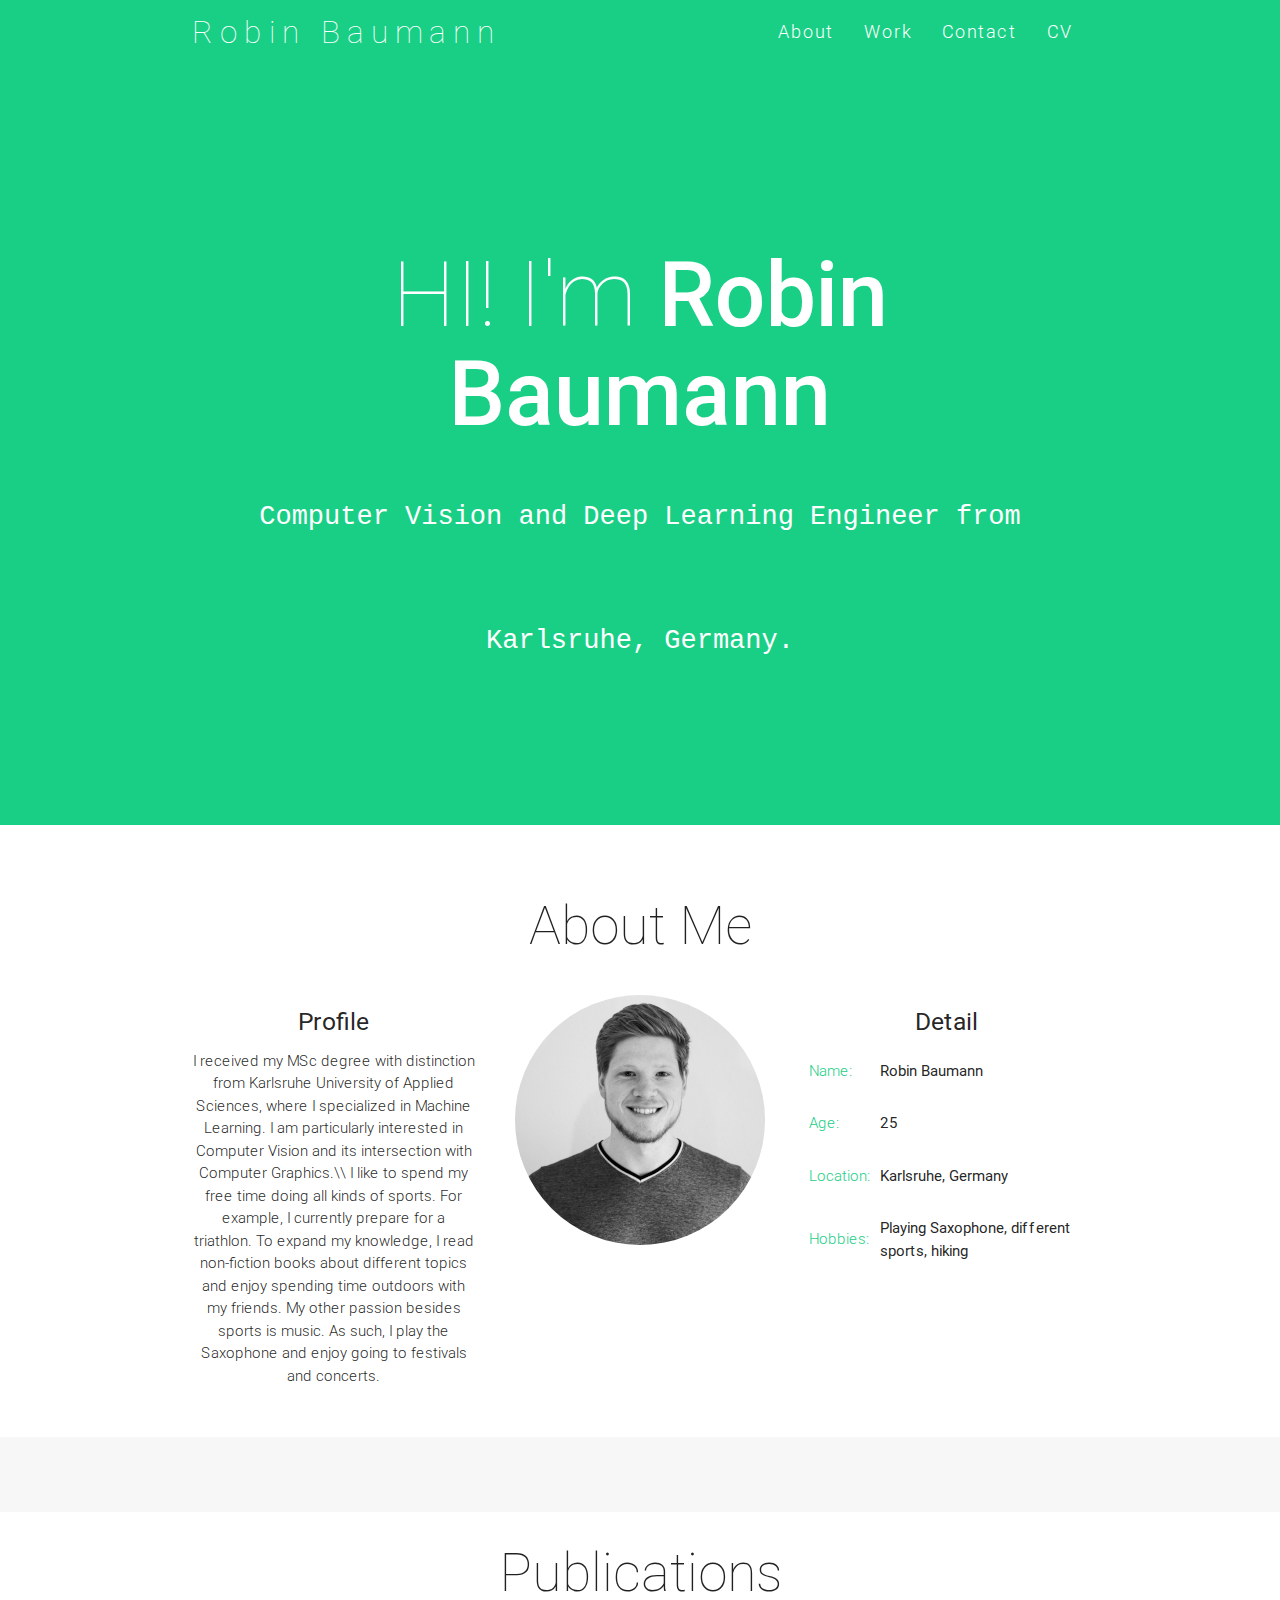
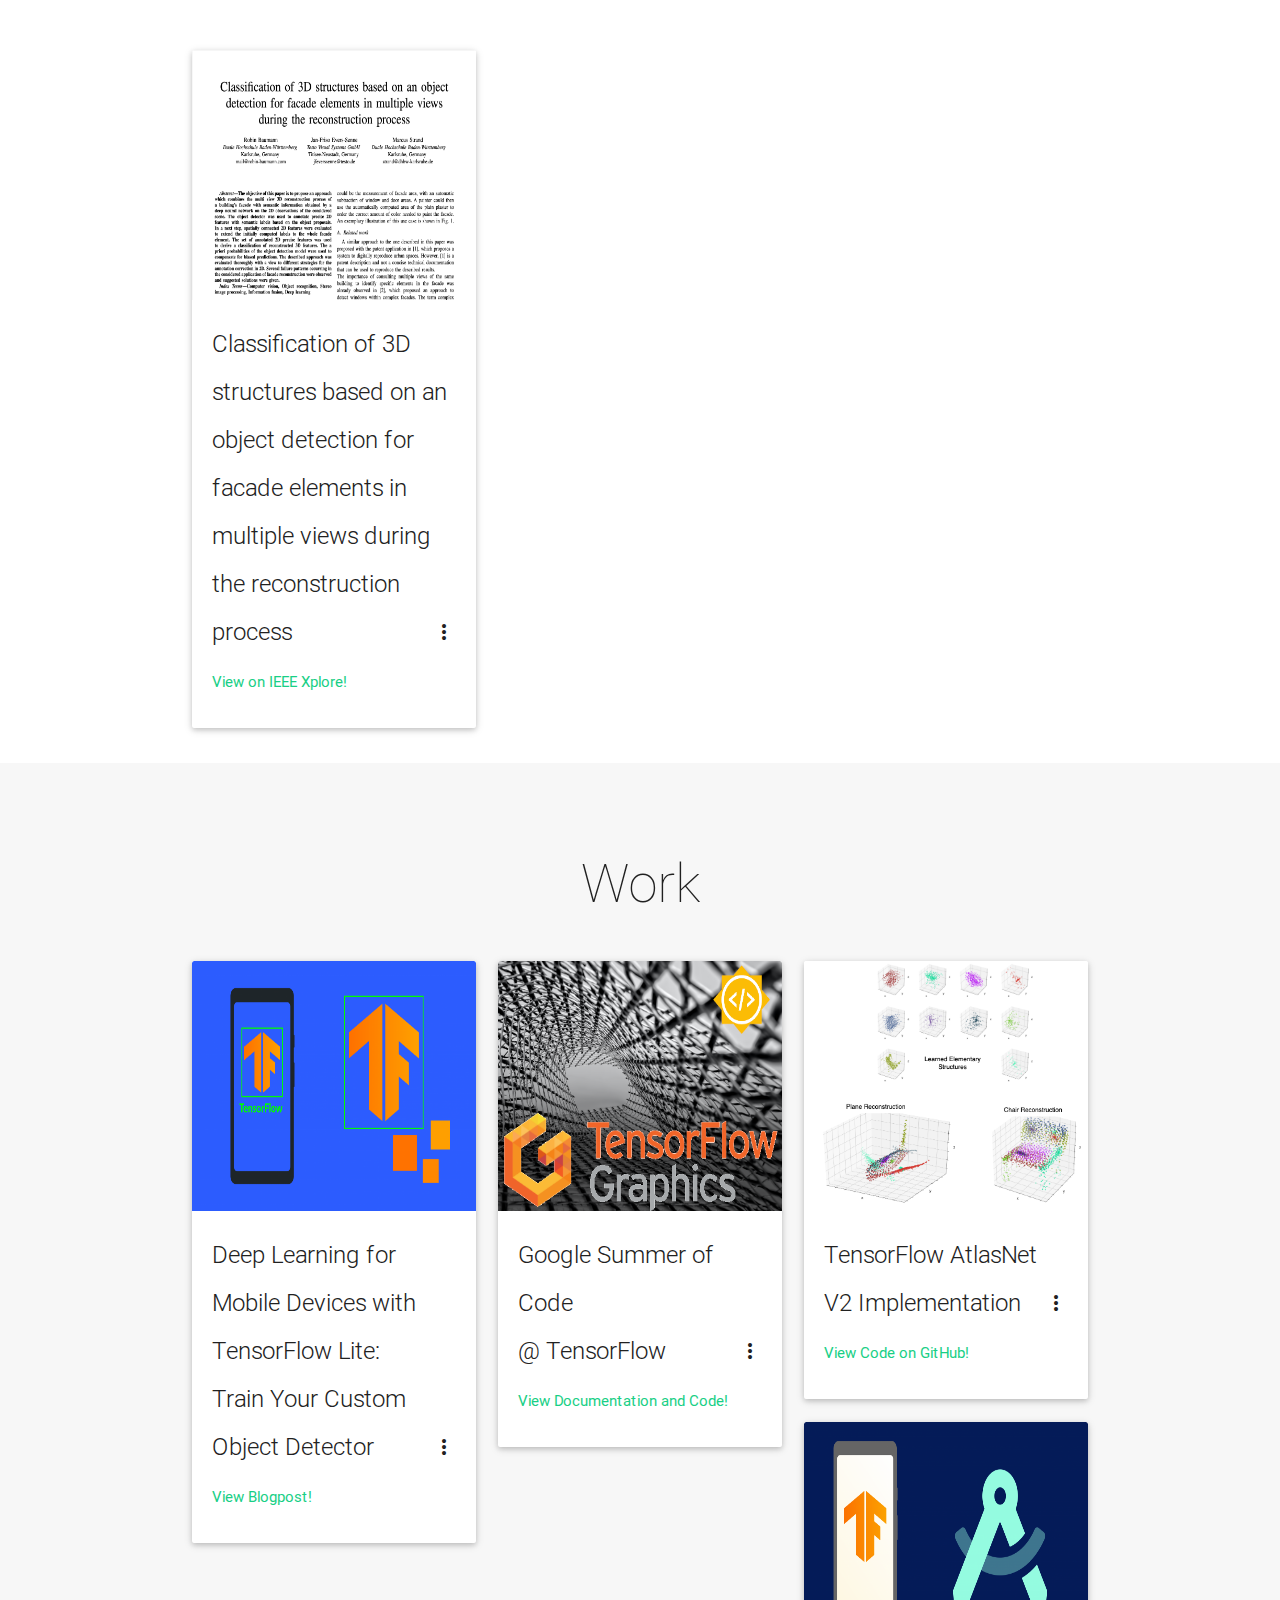
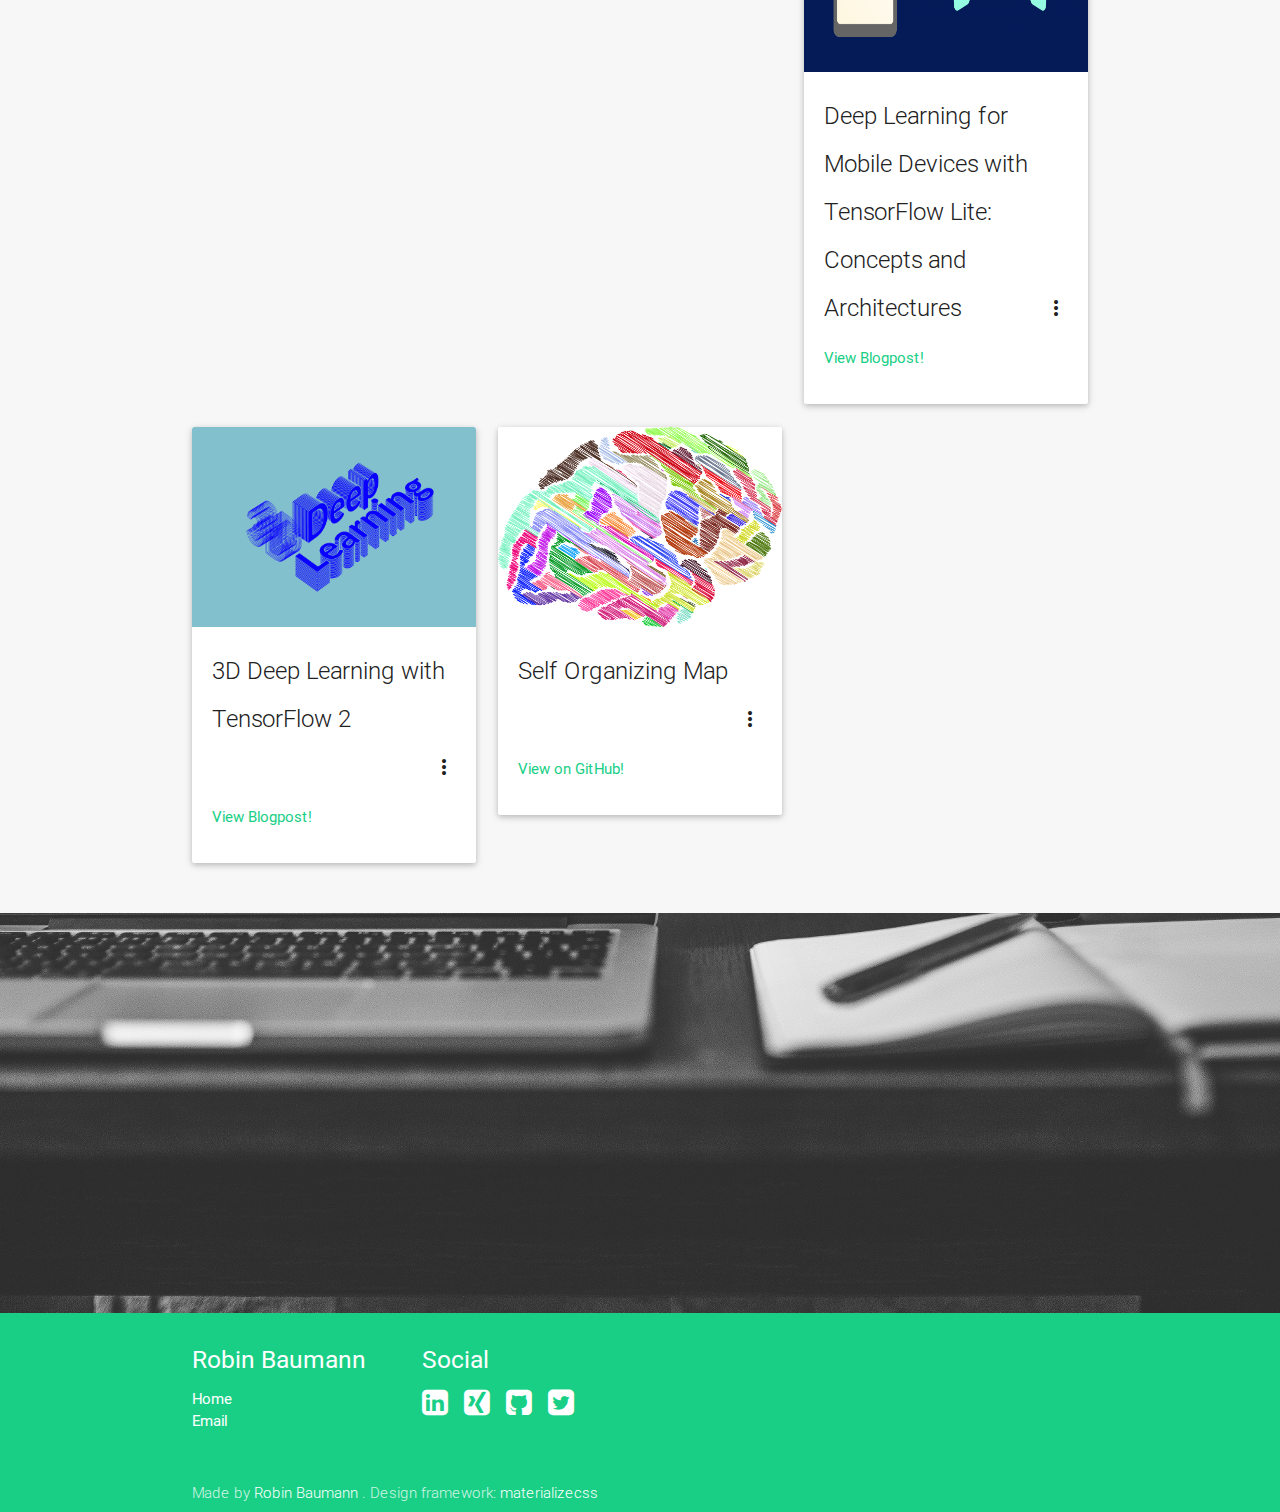
==== index.html @ bf982c9d "add recent projects and CV" ====
<!DOCTYPE html>
<html>
<head>
    <meta http-equiv="Content-Type" content="text/html; charset=UTF-8"/>
    <meta name="viewport" content="width=device-width, initial-scale=1, maximum-scale=1.0, user-scalable=no"/>
    <meta name="theme-color" content="#19CF86">
    <title>Robin Baumann</title>

    <!-- CSS  -->
    <link href="min/plugin-min.css" type="text/css" rel="stylesheet">
    <link href="min/custom-min.css" type="text/css" rel="stylesheet" >
    <link href="img/icons/hackerrank/styles.css" type="text/css" rel="stylesheet">
</head>
<body id="top" class="scrollspy">

<!-- Pre Loader -->
<div id="loader-wrapper">
    <div id="loader"></div>
 
    <div class="loader-section section-left"></div>
    <div class="loader-section section-right"></div>
 
</div>

<!--Navigation-->
 <div class="navbar-fixed">
    <nav id="nav_f" class="default_color" role="navigation">
        <div class="container">
            <div class="nav-wrapper">
            <a href="#" id="logo-container" class="brand-logo">Robin Baumann</a>
                <ul class="right hide-on-med-and-down">
                    <li><a href="#about">About</a></li>
                    <li><a href="#work">Work</a></li>
                    <li><a href="#contact">Contact</a></li>
                    <li><a href="cv/online_cv_robinbaumann.pdf">CV</a></li>
                </ul>
                <ul id="nav-mobile" class="side-nav">
                    <li><a href="#about">About</a></li>
                    <li><a href="#work">Work</a></li>
                    <li><a href="#contact">Contact</a></li>
                    <li><a href="cv/online_cv_robinbaumann.pdf">CV</a></li>
                </ul>
            <a href="#" data-activates="nav-mobile" class="button-collapse"><i class="mdi-navigation-menu"></i></a>
            </div>
        </div>
    </nav>
</div>

<!--Hero-->
<div class="section no-pad-bot" id="index-banner">
    <div class="container">
        <h1 class="text_h center header cd-headline letters type">
            <span>HI! I'm <strong>Robin Baumann</strong></span> <br>
            <span style="font-family: monospace, monospace; font-size: 30%; font-weight: lighter">Computer Vision and Deep Learning Engineer from Karlsruhe, Germany.</span>
        </h1>
    </div>
</div>

<!--Intro and service-->
<div id="about" class="section scrollspy">
    <div class="container">
        <div class="row">
            <div  class="col s12">
                <h2 class="center header text_h2"> About Me </h2>
            </div>

            <div  class="col s12 m4 l4">
                <div class="center promo promo-example">
                    <h5 class="promo-caption">Profile</h5>
                    <p class="light center">I received my MSc degree with distinction from Karlsruhe University of Applied Sciences, where I specialized in Machine Learning. I am particularly interested in Computer Vision and its intersection with Computer Graphics.\\ I like to spend my free time doing all kinds of sports. For example, I currently prepare for a triathlon. To expand my knowledge, I read non-fiction books about different topics and enjoy spending time outdoors with my friends. My other passion besides sports is music. As such, I play the Saxophone and enjoy going to festivals and concerts.</p>
                </div>
            </div>
            <div class="col s12 m4 l4">
                <div class="center promo promo-example">
                    <img src="img/me.png" alt="Picture of me in black/white" style="border-radius: 50%" />
                </div>
            </div>
            <div class="col s12 m4 l4">
                <div class="center promo promo-example">
                    <h5 class="promo-caption">Detail</h5>
                    <table>
                        <tr>
                            <td><span class="span_h2">Name:</span></td>
                            <td>Robin Baumann</td>
                        </tr>
                        <tr>
                            <td><span class="span_h2">Age:</span></td>
                            <td>25</td>
                        </tr>
                        <tr>
                            <td><span class="span_h2">Location:</span></td>
                            <td>Karlsruhe, Germany</td>
                        </tr>
                        <tr>
                            <td><span class="span_h2">Hobbies:</span></td>
                            <td>Playing Saxophone, different sports, hiking</td>
                        </tr>
                    </table>
                </div>
            </div>
        </div>
    </div>
</div>

<!--Publications-->
<div class="section scrollspy" id="work"></div>
<div class="container">
    <div class="row">
        <div  class="col s12">
            <h2 class="center header text_h2"> Publications </h2>
        </div>

        <div class="col s12 m4 l4">
            <div class="card">
                <div class="card-image waves-effect waves-block waves-light">
                    <img class="activator" src="img/mfi-paper.png" height="250">
                </div>
                <div class="card-content">
                    <span class="card-title activator grey-text text-darken-4">Classification of 3D structures based on an object detection for facade elements in multiple views during the reconstruction process<i class="mdi-navigation-more-vert right"></i></span>
                    <p><a target="_blank" href="https://ieeexplore.ieee.org/document/8780181">View on IEEE Xplore!</a></p>
                </div>
                <div class="card-reveal">
                    <span class="card-title grey-text text-darken-4">Classification of 3D structures based on an object detection for facade elements in multiple views during the reconstruction process<i class="mdi-navigation-close right"></i></span>
                    <p>
                        <i>Rovin Baumann, Jan-Friso Evers-Senne, Marcus Strand</i> <br>
                        Published in: <a href='https://ieeexplore.ieee.org/xpl/conhome/8767101/proceeding'>2019 IEEE International Conference on Industrial Cyber Physical Systems (ICPS)</a>
                    </p>
                    <p>The objective of this paper is to propose an approach which combines the multi view 3D reconstruction process of a building's facade with semantic information obtained by a deep neural network on the 2D observations of the considered scene. The object detector was used to annotate precise 2D features with semantic labels based on the object proposals. In a next step, spatially connected 2D features were evaluated to extend the initially computed labels to the whole facade element. The set of annotated 2D precise features was used to derive a classification of reconstructed 3D features. The a priori probabilities of the object detection model were used to compensate for biased predictions. The described approach was evaluated thoroughly with a view to different strategies for the annotation correction in 2D. Several failure patterns occurring in the considered application of facade reconstruction were observed and suggested solutions were given.
                    </p>
                </div>
            </div>
        </div>

    </div> 
</div>

<!--Work-->
<div class="section scrollspy" id="work">
    <div class="container">
        <div class="row">
            <div  class="col s12">
                <h2 class="center header text_h2"> Work </h2>
            </div>

            <div class="col s12 m4 l4">
                <div class="card">
                    <div class="card-image waves-effect waves-block waves-light">
                        <img class="activator" src="img/tf-object-detection.png" height="250">
                    </div>
                    <div class="card-content">
                        <span class="card-title activator grey-text text-darken-4">Deep Learning for Mobile Devices with TensorFlow Lite: <br> Train Your Custom Object Detector<i class="mdi-navigation-more-vert right"></i></span>
                        <p><a target="_blank" href="https://www.inovex.de/de/blog/deep-learning-mobile-tensorflow-lite/">View Blogpost!</a></p>
                    </div>
                    <div class="card-reveal">
                        <span class="card-title grey-text text-darken-4">Deep Learning for Mobile Devices with TensorFlow Lite: <br> Train Your Custom Object Detector<i class="mdi-navigation-close right"></i></span>
                        <p>This is a follow-up to my first article on concepts and architectures of Deep Learning for mobile devices. This article provides a step-by-step tutorial on how you can train your custom object
                            detecor with the TensorFlow Object Detection API and prepare the model for the integration into an Android App.
                        </p>
                    </div>
                </div>
            </div>

            <div class="col s12 m4 l4">
                <div class="card">
                    <div class="card-image waves-effect waves-block waves-light">
                        <img class="activator" src="img/gsoc.png" height="250">
                    </div>
                    <div class="card-content">
                        <span class="card-title activator grey-text text-darken-4">Google Summer of Code <br> @ TensorFlow<i class="mdi-navigation-more-vert right"></i></span>
                        <p><a target="_blank" href="gsoc20.html">View Documentation and Code!</a></p>
                    </div>
                    <div class="card-reveal">
                        <span class="card-title grey-text text-darken-4">Implement Mesh R-CNN in TensorFlow <i class="mdi-navigation-close right"></i></span>
                        <p>I participated in the Google Summer of Code 2020 for TensorFlow. During the three month period, I implemented Mesh R-CNN with TensorFlow 2 and a TensorFlow Datasets Provider for Pix3D for the TensorFlow Graphics team.</p>
                    </div>
                </div>
            </div>


            <div class="col s12 m4 l4">
                <div class="card">
                    <div class="card-image waves-effect waves-block waves-light">
                        <img class="activator" src="img/atlasnet.png" height="250">
                    </div>
                    <div class="card-content">
                        <span class="card-title activator grey-text text-darken-4">TensorFlow AtlasNet V2 Implementation<i class="mdi-navigation-more-vert right"></i></span>
                        <p><a target="_blank" href="https://github.com/RobinBaumann/TF-AtlasNetV2">View Code on GitHub!</a></p>
                    </div>
                    <div class="card-reveal">
                        <span class="card-title grey-text text-darken-4">Implement AtlasNet V2 in TensorFlow <i class="mdi-navigation-close right"></i></span>
                        <p>In a university project, I implemented AtlasNet V2 in TensorFlow and conducted several experiments regarding the 3D reconstruction of articulated and non-articulated shapes.</p>
                    </div>
                </div>
            </div>

            <div class="col s12 m4 l4">
                <div class="card">
                    <div class="card-image waves-effect waves-block waves-light">
                        <img class="activator" src="img/blog-tf-lite-concepts.png" height="250">
                    </div>
                    <div class="card-content">
                        <span class="card-title activator grey-text text-darken-4">Deep Learning for Mobile Devices with TensorFlow Lite: <br> Concepts and Architectures<i class="mdi-navigation-more-vert right"></i></span>
                        <p><a target="_blank" href="https://www.inovex.de/de/blog/tensorflow-lite-concepts-architectures/">View Blogpost!</a></p>
                    </div>
                    <div class="card-reveal">
                        <span class="card-title grey-text text-darken-4">Deep Learning for Mobile Devices with TensorFlow Lite: <br> Concepts and Architectures<i class="mdi-navigation-close right"></i></span>
                        <p>In this article, I cover several Deep Learning Architectures that are well suited to be run on mobile devices, like smartphones. I also tackle other concepts, like quantization.</p>
                    </div>
                </div>
            </div>

            <div class="col s12 m4 l4">
                <div class="card">
                    <div class="card-image waves-effect waves-block waves-light">
                        <img class="activator" src="img/3d-deep-learning-pointnet.png" height="200">
                    </div>
                    <div class="card-content">
                        <span class="card-title activator grey-text text-darken-4">3D Deep Learning with TensorFlow 2 <br> &nbsp;<i class="mdi-navigation-more-vert right"></i></span>
                        <p><a target="_blank" href="https://www.inovex.de/blog/3d-deep-learning-tensorflow-2/">View Blogpost!</a></p>
                    </div>
                    <div class="card-reveal">
                        <span class="card-title grey-text text-darken-4">3D Deep Learning with TensorFlow 2 <i class="mdi-navigation-close right"></i></span>
                        <p> I published a Blockpost on the inovex blog about this topic. Below, you can find the abstract.
                            
                            The world that we interact with each and every day is three-dimensional, 
                            but the majority of deep learning models process visual data as 2D images. 
                            However, there are some neural network architectures that are capable of processing 3D
                             structures directly. An early approach was presented at the Conference on 
                             Computer Vision and Pattern Recognition (CVPR) in 2017 and is called PointNet.</p>
                    </div>
                </div>
            </div>

            <div class="col s12 m4 l4">
                <div class="card">
                    <div class="card-image waves-effect waves-block waves-light">
                        <img class="activator" src="img/som.png" height="200">
                    </div>
                    <div class="card-content">
                        <span class="card-title activator grey-text text-darken-4">Self Organizing Map <br> &nbsp;<i class="mdi-navigation-more-vert right"></i></span>
                        <p><a target="_blank" href="https://github.com/RobinBaumann/pySOM">View on GitHub!</a></p>
                    </div>
                    <div class="card-reveal">
                        <span class="card-title grey-text text-darken-4">PySOM <i class="mdi-navigation-close right"></i></span>
                        <p>This is a Python implementation of a Self Organizing Map. I developed it as a homework for my computer science studies.</p>
                    </div>
                </div>
            </div>
<!--
            <div class="col s12 m4 l4">
                <div class="card">
                    <div class="card-image waves-effect waves-block waves-light">
                        <img class="activator" src="img/intellitank.jpg" height="300">
                    </div>
                    <div class="card-content">
                        <span class="card-title activator grey-text text-darken-4">InformatiCup 2018<br> &nbsp;<i class="mdi-navigation-more-vert right"></i></span>
                        <p><a target="_blank" href="https://github.com/RobinBaumann/pySOM">View on GitHub!</a></p>
                    </div>
                    <div class="card-reveal">
                        <span class="card-title grey-text text-darken-4">InformatiCup 2018<i class="mdi-navigation-close right"></i></span>
                        <p>This is the solution for the InformatiCup 2018 provided by me and two fellow students. The task was to calculate optimal refueling stops for a given vehicle route with regard to the effective gasoline price based on historical data.</p>
                    </div>
                </div>
            </div>

-->
        </div>
    </div>
</div>



<!--Parallax-->
<div class="parallax-container">
    <div class="parallax"><img src="img/parallax.jpeg"></div>
</div>

<!--Footer-->
<footer id="contact" class="page-footer default_color scrollspy">
    <div class="container">  
        <div class="row">
            <div class="col l3 s12">
                <h5 class="white-text">Robin Baumann</h5>
                <ul>
                    <li><a class="white-text" href="http://robinbaumann.github.io/">Home</a></li>
                    <li>
                        <a class="white-text" href="&#109;&#097;&#105;&#108;&#116;&#111;&#058;&#114;&#111;&#098;&#105;&#110;&#046;&#098;&#097;&#117;&#109;&#097;&#110;&#110;&#056;&#049;&#048;&#064;&#103;&#109;&#097;&#105;&#108;&#046;&#099;&#111;&#109;">
                            Email
                        </a>
                    </li>
                </ul>
            </div>
            <div class="col l3 s12">
                <h5 class="white-text">Social</h5>
                <ul>
                    <li>
                        <a class="white-text" href="https://www.linkedin.com/in/robin-baumann-272959159/">
                            <i title="Follow me on LinkedIn" class="small how fa fa-linkedin-square"></i>
                        </a> &ensp;
                        <a class="white-text" href="https://www.xing.com/profile/Robin_Baumann10">
                            <i title="Follow me on XING" class="small hov fa fa-xing-square"></i>
                        </a> &ensp;
                        <a class="white-text" href="https://github.com/RobinBaumann">
                            <i title="see my projects on Github" class="small hov fa fa-github-square"></i>
                        </a> &ensp;
                        <a class="white-text" href="https://twitter.com/_RobinBaumann">
                            <i title="Follow me on Twitter" class="small hov fa fa-twitter-square" ></i>
                        </a>
                    </li>
                </ul>
            </div>
        </div>
    </div>
    <div class="footer-copyright default_color">
        <div class="container">
            Made by <a class="white-text" href="http://robinbaumann.github.io">Robin Baumann</a>
            . Design framework:
            <a class="white-text" href="http://materializecss.com/">materializecss</a>
        </div>
    </div>
</footer>


    <!--  Scripts-->
    <script src="min/plugin-min.js"></script>
    <script src="min/custom-min.js"></script>

    </body>
</html>
---- min/custom-min.css ----
.default_color{background-color:#19CF86 !important}.default_color_text{color:#2196F3 !important}.icon-block{padding:0
15px}#intro,#work,#team{padding-top:4rem}#index-banner{min-height:632px;max-height:864px;position:relative;background-color:#19CF86}#nav_f{box-shadow:none !important;-webkit-box-shadow:none !important}.text_h{padding:15% 0;font-size:6.0em;font-weight:100;color:white}.brand-logo{position:absolute;color:#fff;display:inline-block;font-size:2.1rem;font-style:normal;font-weight:100;padding:0;letter-spacing:7px}.text_h2{font-weight:100;margin-bottom:4%;line-height:4.5rem}.span_h2{font-weight:300;color:#19CF86}.text_b{color:#2196F3}.in{font-weight:400 !important;font-style:normal !important}.promo
i{color:#2196F3;font-size:7rem;display:block}.card-content
a{color:#19CF86}.card-content a:hover{color:#19CF86}#work,#team{background:rgb(247,247,247)}.text_pink{color:#EF9A9A}nav ul
a{font-size:1.2rem;color:#FFF;letter-spacing:2px;display:block;font-weight:300;padding:0px
15px}.cd-headline.type .cd-words-wrapper{vertical-align:top;overflow:hidden}.cd-headline.type .cd-words-wrapper::after{content:'';position:absolute;right:0;top:50%;bottom:auto;-webkit-transform:translateY(-50%);-moz-transform:translateY(-50%);-ms-transform:translateY(-50%);-o-transform:translateY(-50%);transform:translateY(-50%);height:90%;width:1px;background-color:#aebcb9}.cd-headline.type .cd-words-wrapper.waiting::after{-webkit-animation:cd-pulse 1s infinite;-moz-animation:cd-pulse 1s infinite;animation:cd-pulse 1s infinite}.cd-headline.type .cd-words-wrapper.selected{background-color:#FFF}.cd-headline.type .cd-words-wrapper.selected::after{visibility:hidden}.cd-headline.type .cd-words-wrapper.selected
b{color:#2196F3}.cd-headline.type
b{visibility:hidden}.cd-headline.type b.is-visible{visibility:visible}.cd-headline.type
i{position:absolute;visibility:hidden}.cd-headline.type
i.in{position:relative;visibility:visible}@-webkit-keyframes cd-pulse{0%{-webkit-transform:translateY(-50%) scale(1);opacity:1}40%{-webkit-transform:translateY(-50%) scale(0.9);opacity:0}100%{-webkit-transform:translateY(-50%) scale(0);opacity:0}}@-moz-keyframes cd-pulse{0%{-moz-transform:translateY(-50%) scale(1);opacity:1}40%{-moz-transform:translateY(-50%) scale(0.9);opacity:0}100%{-moz-transform:translateY(-50%) scale(0);opacity:0}}@keyframes cd-pulse{0%{-webkit-transform:translateY(-50%) scale(1);-moz-transform:translateY(-50%) scale(1);-ms-transform:translateY(-50%) scale(1);-o-transform:translateY(-50%) scale(1);transform:translateY(-50%) scale(1);opacity:1}40%{-webkit-transform:translateY(-50%) scale(0.9);-moz-transform:translateY(-50%) scale(0.9);-ms-transform:translateY(-50%) scale(0.9);-o-transform:translateY(-50%) scale(0.9);transform:translateY(-50%) scale(0.9);opacity:0}100%{-webkit-transform:translateY(-50%) scale(0);-moz-transform:translateY(-50%) scale(0);-ms-transform:translateY(-50%) scale(0);-o-transform:translateY(-50%) scale(0);transform:translateY(-50%) scale(0);opacity:0}}#preloader{position:fixed;top:0;left:0;right:0;bottom:0;background-color:#fff;z-index:1200}#status{width:200px;height:200px;position:absolute;left:50%;top:50%;background-image:url(/img/status.gif);background-repeat:no-repeat;background-position:center;margin:-100px 0 0 -100px}@media only screen and (max-width: 480px){.text_h{padding:4% 0;font-size:5em;font-weight:100;color:white}}input,textarea{border-bottom:1px solid #fff}nav a.button-collapse{left:-25px}.card-avatar .waves-effect{text-align:center;margin-top:20px}.card-avatar
img{height:150px;width:150px;border-radius:75px}.card-avatar .card-content{text-align:center}.card .card-content
p{margin:15px
0px}.card-avatar .card-content
i{font-size:1.5rem}.card-avatar .card-content .card-title{line-height:30px !important}.parallax-container{max-height:400px}footer.page-footer{margin-top:0px !important}
---- img/icons/hackerrank/styles.css ----
@charset "UTF-8";

@font-face {
  font-family: "untitled-font-1";
  src:url("../../../font/hackerrank_font/untitled-font-1.eot");
  src:url("../../../font/hackerrank_font/untitled-font-1.eot?#iefix") format("embedded-opentype"),
    url("../../../font/hackerrank_font/untitled-font-1.woff") format("woff"),
    url("../../../font/hackerrank_font/untitled-font-1.ttf") format("truetype"),
    url("../../../font/hackerrank_font/untitled-font-1.svg#untitled-font-1") format("svg");
  font-weight: normal;
  font-style: normal;

}

ul.a {list-style-type: circle;}

a { color: #19CF86}

[data-icon]:before {
  font-family: "untitled-font-1" !important;
  content: attr(data-icon);
  font-style: normal !important;
  font-weight: normal !important;
  font-variant: normal !important;
  text-transform: none !important;
  speak: none;
  line-height: 1;
  -webkit-font-smoothing: antialiased;
  -moz-osx-font-smoothing: grayscale;
}

[class^="icon-"]:before,
[class*=" icon-"]:before {
  font-family: "untitled-font-1" !important;
  font-style: normal !important;
  font-weight: normal !important;
  font-variant: normal !important;
  text-transform: none !important;
  speak: none;
  line-height: 1;
  -webkit-font-smoothing: antialiased;
  -moz-osx-font-smoothing: grayscale;
}

.icon-hackerrank-logo:before {
  content: "\61";
}
.icon-hackerrank-wordmark:before {
  content: "\62";
}
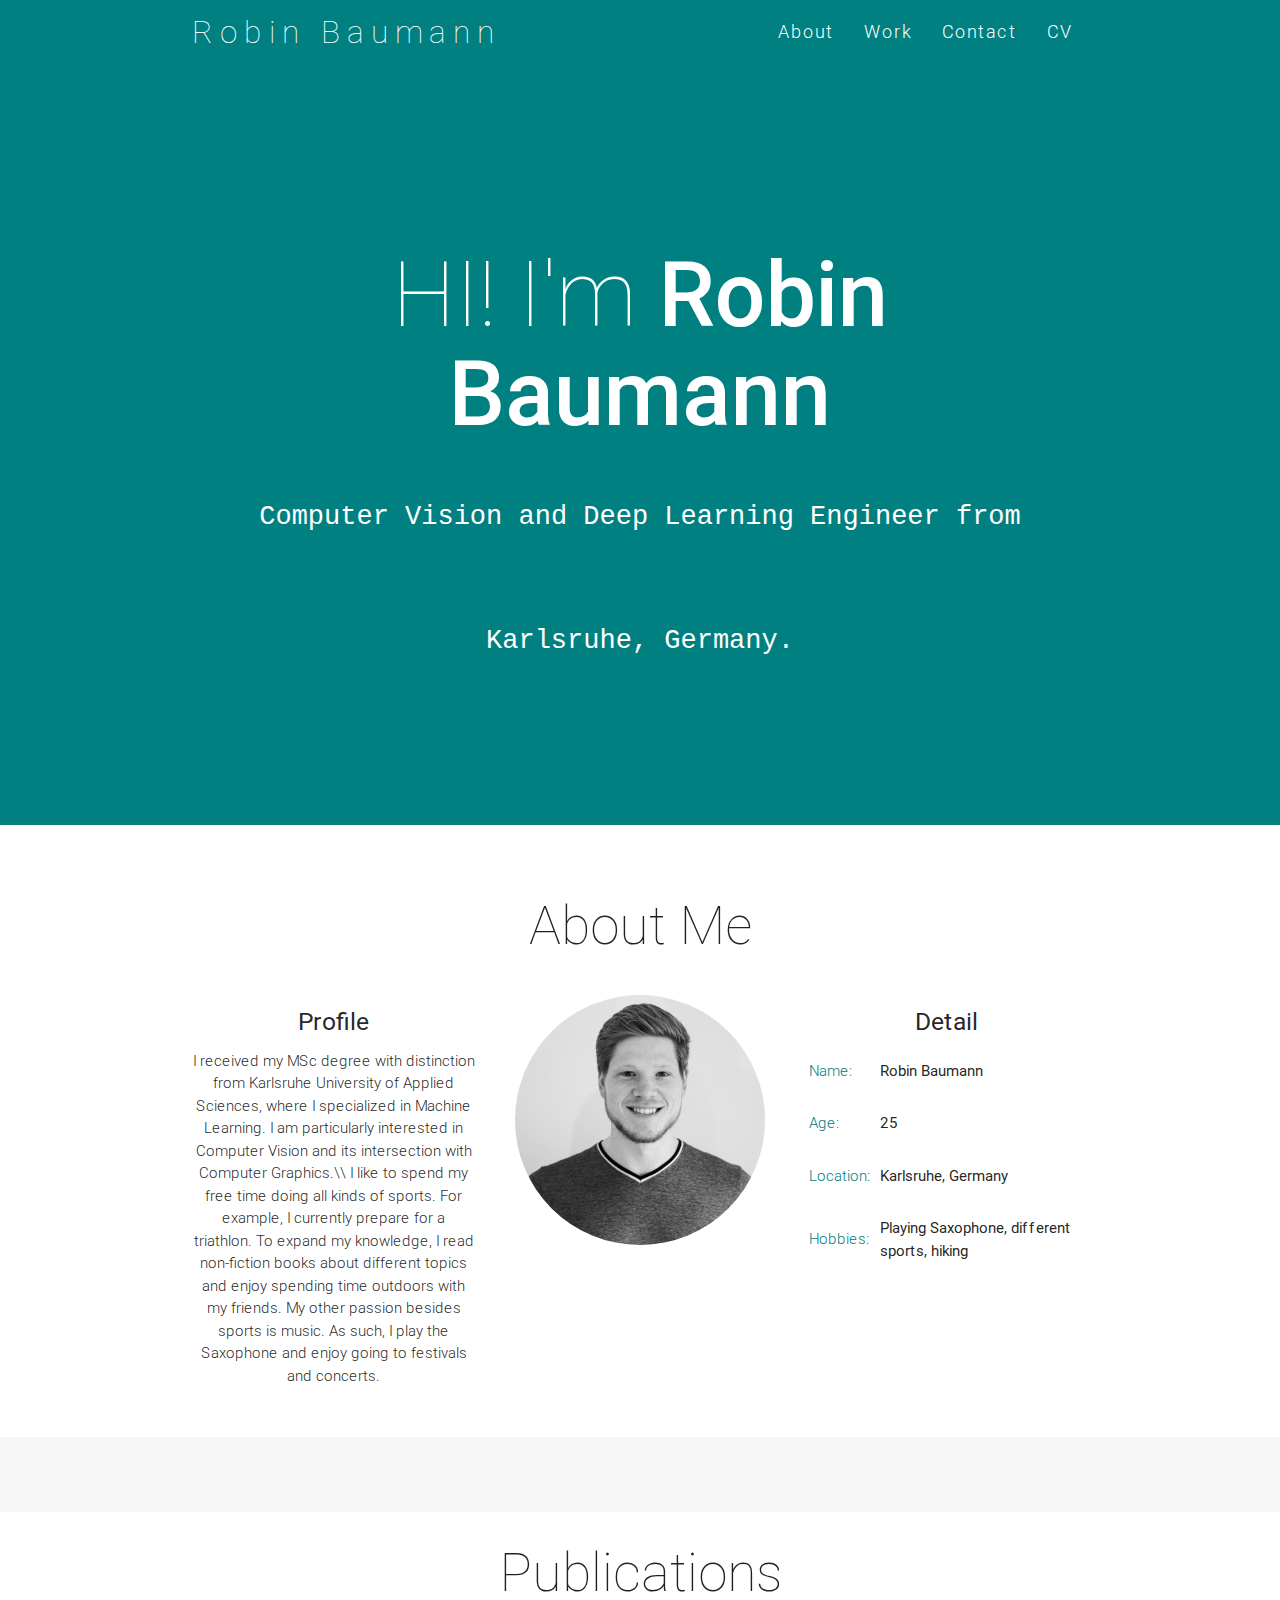
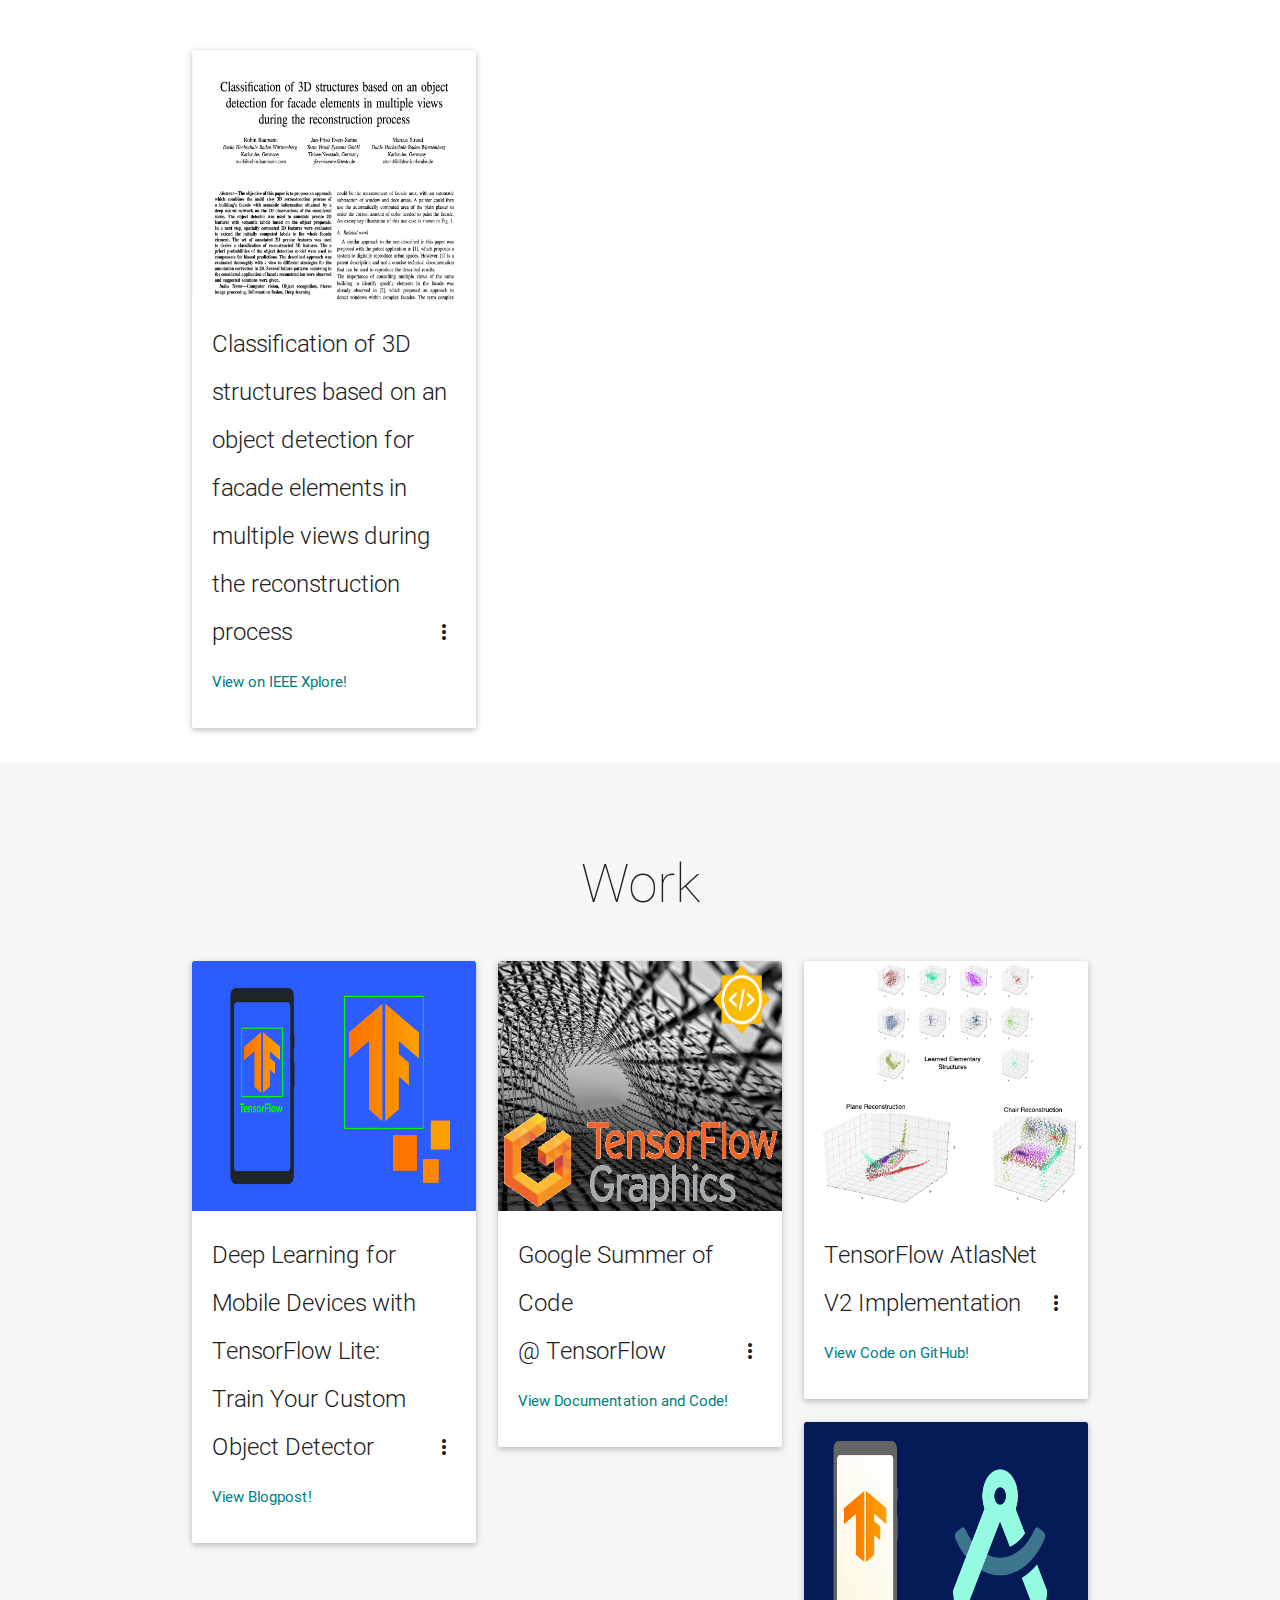
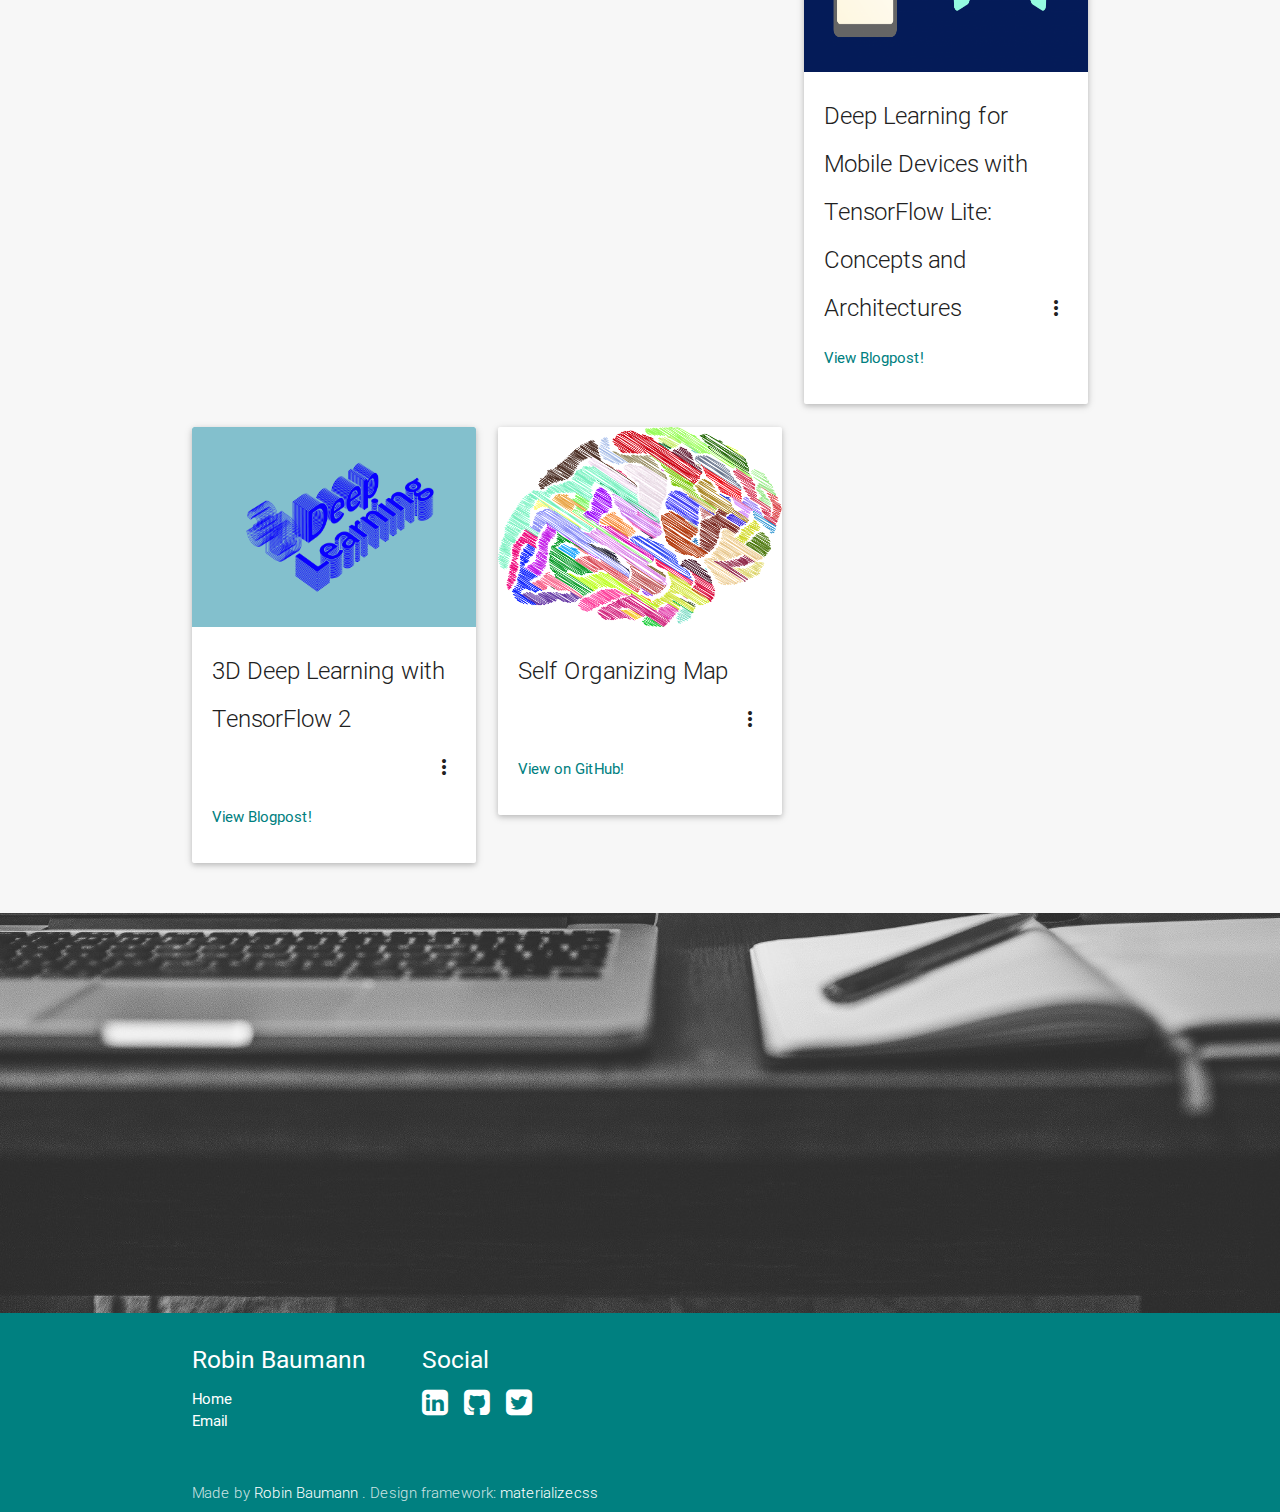
==== commit 129291b8: "change color" ====
--- a/index.html
+++ b/index.html
@@ -3,7 +3,7 @@
 <head>
     <meta http-equiv="Content-Type" content="text/html; charset=UTF-8"/>
     <meta name="viewport" content="width=device-width, initial-scale=1, maximum-scale=1.0, user-scalable=no"/>
-    <meta name="theme-color" content="#19CF86">
+    <meta name="theme-color" content="#008080">
     <title>Robin Baumann</title>
 
     <!-- CSS  -->
@@ -282,7 +282,7 @@
             <div class="col l3 s12">
                 <h5 class="white-text">Robin Baumann</h5>
                 <ul>
-                    <li><a class="white-text" href="http://robinbaumann.github.io/">Home</a></li>
+                    <li><a class="white-text" href="http://robin-baumann.com/">Home</a></li>
                     <li>
                         <a class="white-text" href="&#109;&#097;&#105;&#108;&#116;&#111;&#058;&#114;&#111;&#098;&#105;&#110;&#046;&#098;&#097;&#117;&#109;&#097;&#110;&#110;&#056;&#049;&#048;&#064;&#103;&#109;&#097;&#105;&#108;&#046;&#099;&#111;&#109;">
                             Email
@@ -296,9 +296,6 @@
                     <li>
                         <a class="white-text" href="https://www.linkedin.com/in/robin-baumann-272959159/">
                             <i title="Follow me on LinkedIn" class="small how fa fa-linkedin-square"></i>
-                        </a> &ensp;
-                        <a class="white-text" href="https://www.xing.com/profile/Robin_Baumann10">
-                            <i title="Follow me on XING" class="small hov fa fa-xing-square"></i>
                         </a> &ensp;
                         <a class="white-text" href="https://github.com/RobinBaumann">
                             <i title="see my projects on Github" class="small hov fa fa-github-square"></i>
@@ -313,7 +310,7 @@
     </div>
     <div class="footer-copyright default_color">
         <div class="container">
-            Made by <a class="white-text" href="http://robinbaumann.github.io">Robin Baumann</a>
+            Made by <a class="white-text" href="http://www.robin-baumann.com">Robin Baumann</a>
             . Design framework:
             <a class="white-text" href="http://materializecss.com/">materializecss</a>
         </div>
--- a/min/custom-min.css
+++ b/min/custom-min.css
@@ -1,7 +1,7 @@
-.default_color{background-color:#19CF86 !important}.default_color_text{color:#2196F3 !important}.icon-block{padding:0
-15px}#intro,#work,#team{padding-top:4rem}#index-banner{min-height:632px;max-height:864px;position:relative;background-color:#19CF86}#nav_f{box-shadow:none !important;-webkit-box-shadow:none !important}.text_h{padding:15% 0;font-size:6.0em;font-weight:100;color:white}.brand-logo{position:absolute;color:#fff;display:inline-block;font-size:2.1rem;font-style:normal;font-weight:100;padding:0;letter-spacing:7px}.text_h2{font-weight:100;margin-bottom:4%;line-height:4.5rem}.span_h2{font-weight:300;color:#19CF86}.text_b{color:#2196F3}.in{font-weight:400 !important;font-style:normal !important}.promo
+.default_color{background-color:#008080 !important}.default_color_text{color:#2196F3 !important}.icon-block{padding:0
+15px}#intro,#work,#team{padding-top:4rem}#index-banner{min-height:632px;max-height:864px;position:relative;background-color:#008080}#nav_f{box-shadow:none !important;-webkit-box-shadow:none !important}.text_h{padding:15% 0;font-size:6.0em;font-weight:100;color:white}.brand-logo{position:absolute;color:#fff;display:inline-block;font-size:2.1rem;font-style:normal;font-weight:100;padding:0;letter-spacing:7px}.text_h2{font-weight:100;margin-bottom:4%;line-height:4.5rem}.span_h2{font-weight:300;color:#008080}.text_b{color:#2196F3}.in{font-weight:400 !important;font-style:normal !important}.promo
 i{color:#2196F3;font-size:7rem;display:block}.card-content
-a{color:#19CF86}.card-content a:hover{color:#19CF86}#work,#team{background:rgb(247,247,247)}.text_pink{color:#EF9A9A}nav ul
+a{color:#008080}.card-content a:hover{color:#008080}#work,#team{background:rgb(247,247,247)}.text_pink{color:#EF9A9A}nav ul
 a{font-size:1.2rem;color:#FFF;letter-spacing:2px;display:block;font-weight:300;padding:0px
 15px}.cd-headline.type .cd-words-wrapper{vertical-align:top;overflow:hidden}.cd-headline.type .cd-words-wrapper::after{content:'';position:absolute;right:0;top:50%;bottom:auto;-webkit-transform:translateY(-50%);-moz-transform:translateY(-50%);-ms-transform:translateY(-50%);-o-transform:translateY(-50%);transform:translateY(-50%);height:90%;width:1px;background-color:#aebcb9}.cd-headline.type .cd-words-wrapper.waiting::after{-webkit-animation:cd-pulse 1s infinite;-moz-animation:cd-pulse 1s infinite;animation:cd-pulse 1s infinite}.cd-headline.type .cd-words-wrapper.selected{background-color:#FFF}.cd-headline.type .cd-words-wrapper.selected::after{visibility:hidden}.cd-headline.type .cd-words-wrapper.selected
 b{color:#2196F3}.cd-headline.type
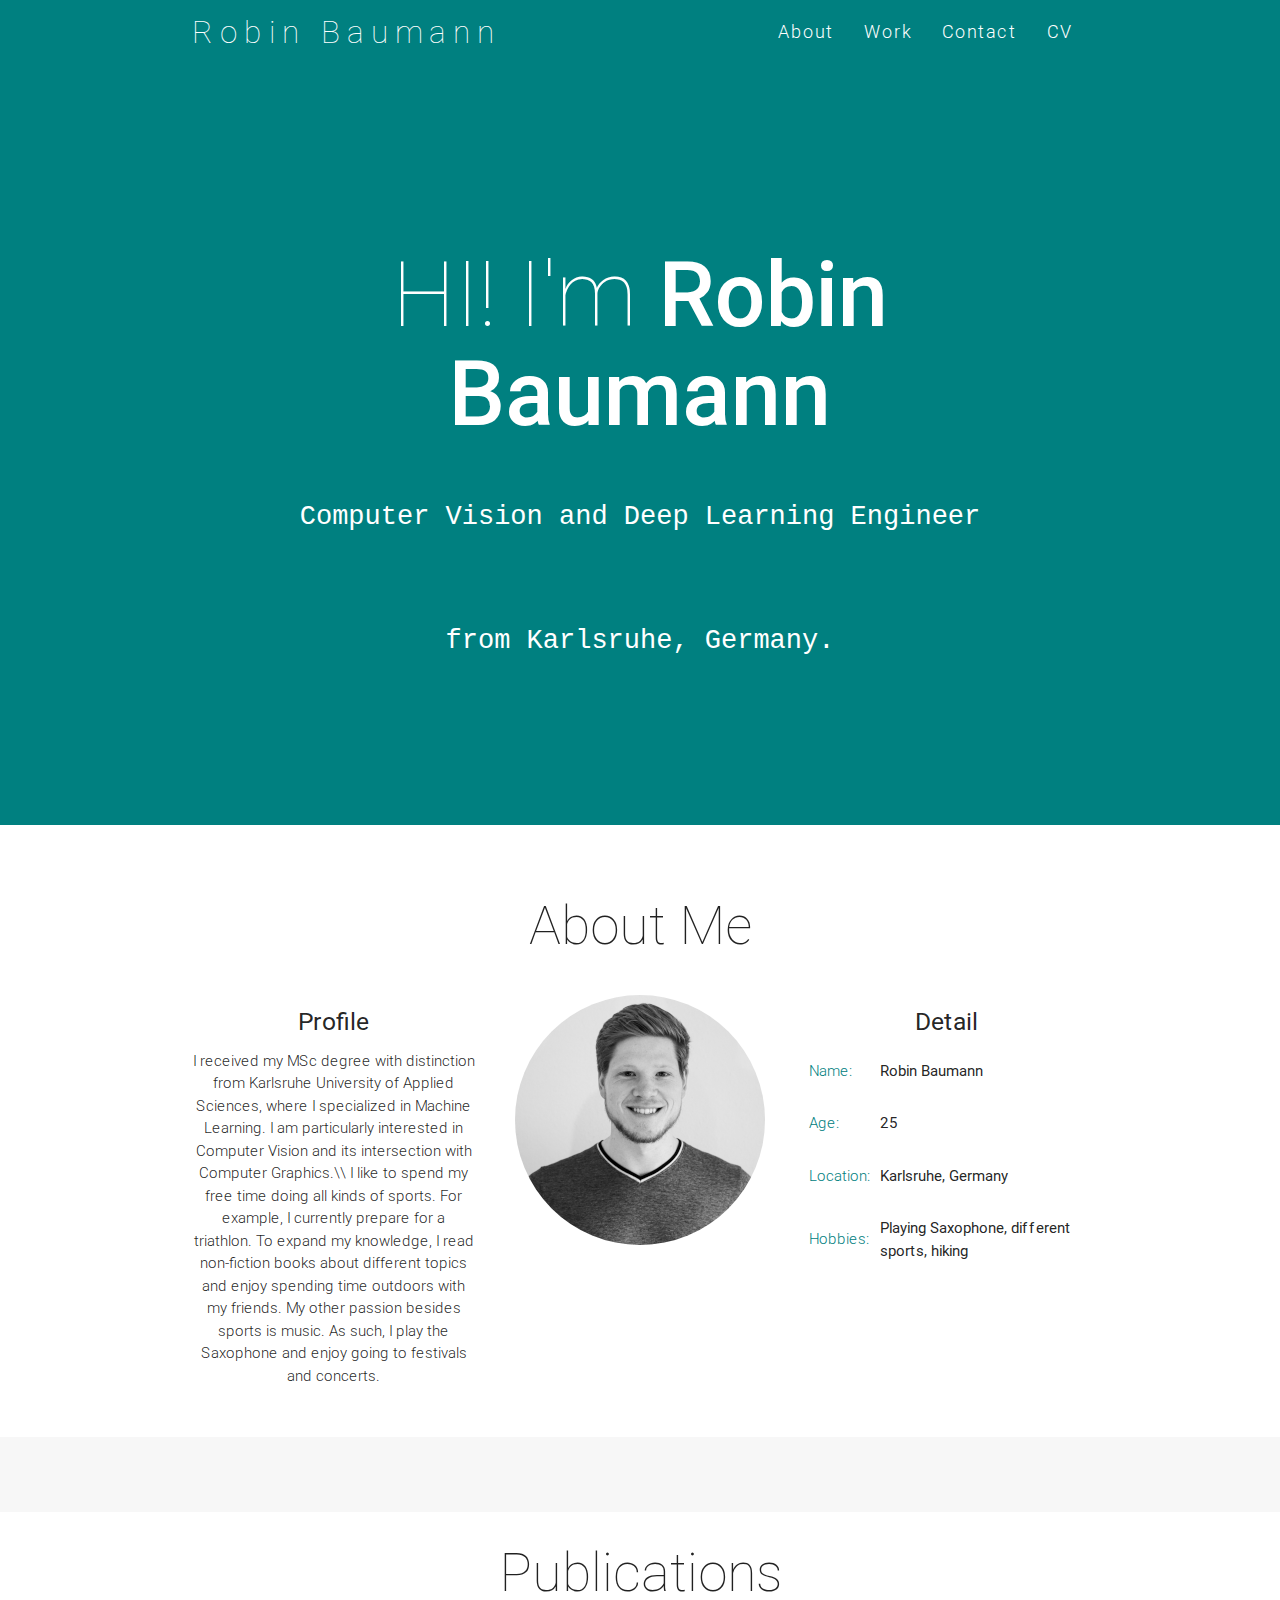
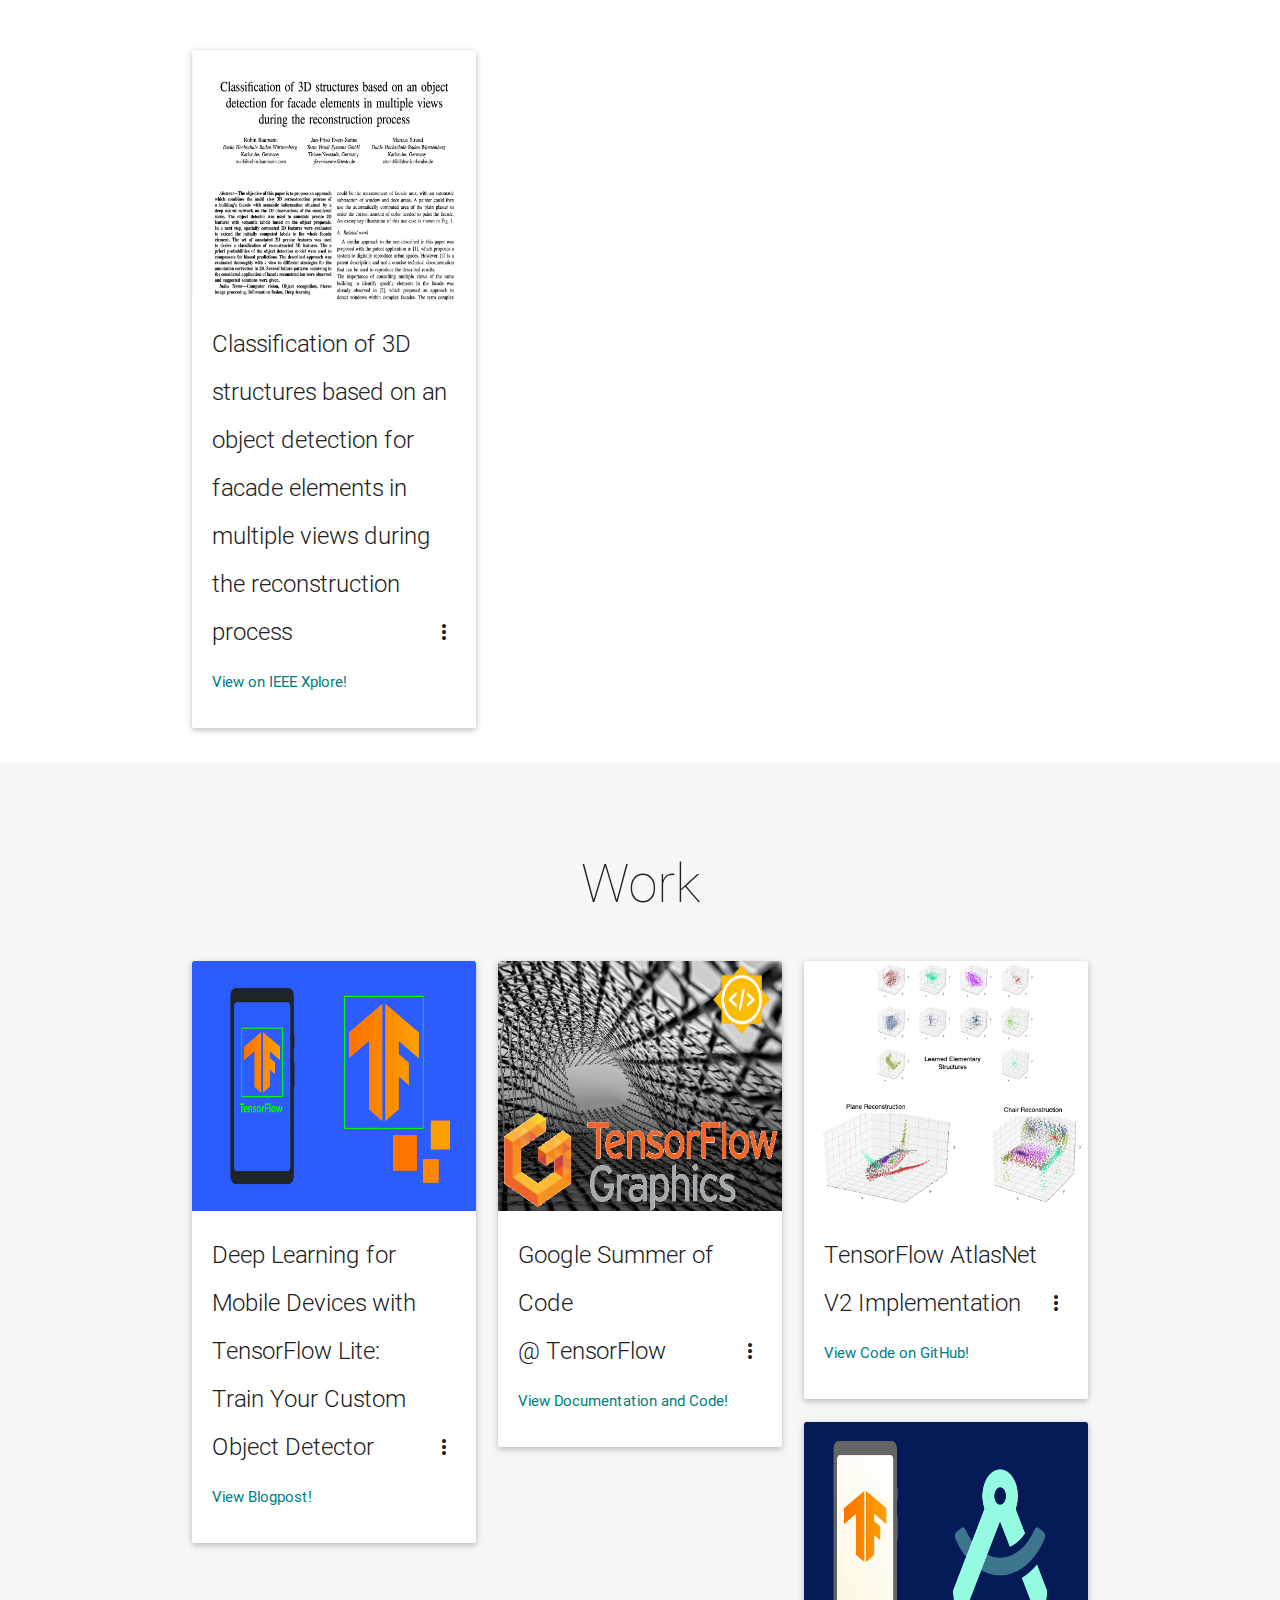
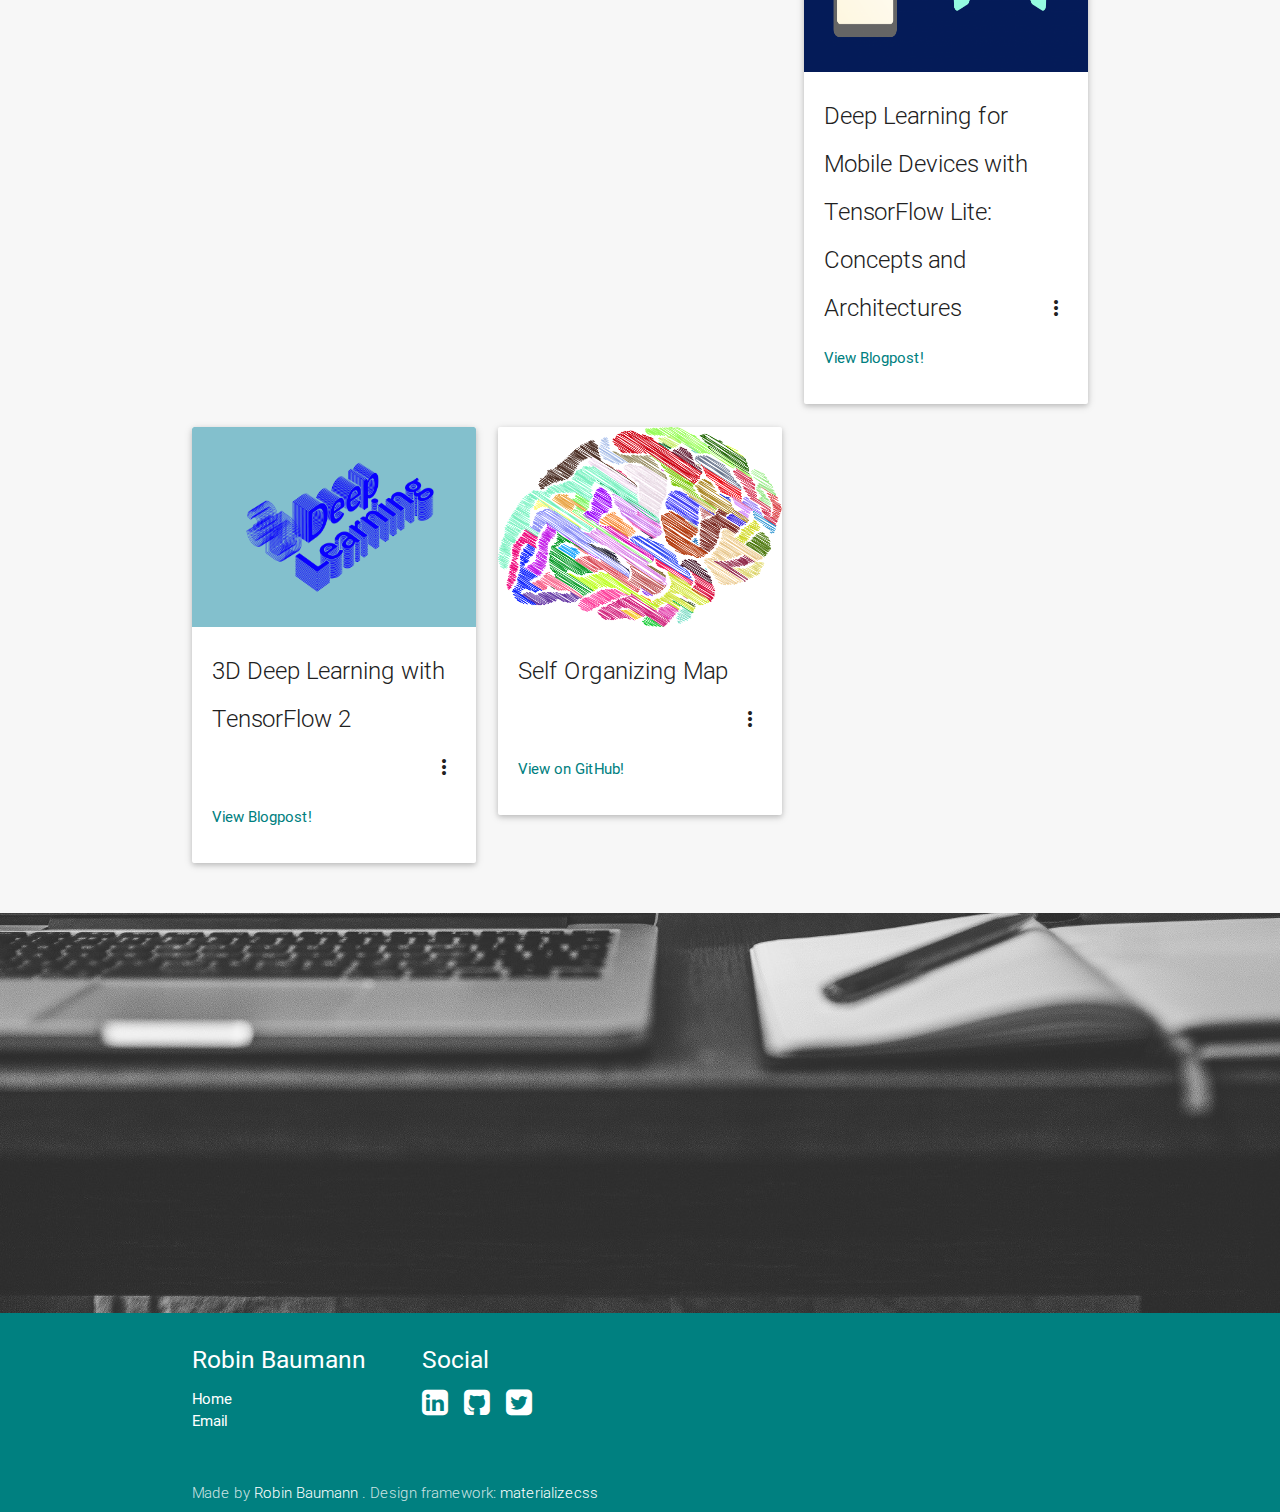
==== commit 314a13a8: "fix layout and link" ====
--- a/index.html
+++ b/index.html
@@ -51,7 +51,7 @@
     <div class="container">
         <h1 class="text_h center header cd-headline letters type">
             <span>HI! I'm <strong>Robin Baumann</strong></span> <br>
-            <span style="font-family: monospace, monospace; font-size: 30%; font-weight: lighter">Computer Vision and Deep Learning Engineer from Karlsruhe, Germany.</span>
+            <span style="font-family: monospace, monospace; font-size: 30%; font-weight: lighter">Computer Vision and Deep Learning Engineer <br> from Karlsruhe, Germany.</span>
         </h1>
     </div>
 </div>
@@ -282,7 +282,7 @@
             <div class="col l3 s12">
                 <h5 class="white-text">Robin Baumann</h5>
                 <ul>
-                    <li><a class="white-text" href="http://robin-baumann.com/">Home</a></li>
+                    <li><a class="white-text" href="index.html">Home</a></li>
                     <li>
                         <a class="white-text" href="&#109;&#097;&#105;&#108;&#116;&#111;&#058;&#114;&#111;&#098;&#105;&#110;&#046;&#098;&#097;&#117;&#109;&#097;&#110;&#110;&#056;&#049;&#048;&#064;&#103;&#109;&#097;&#105;&#108;&#046;&#099;&#111;&#109;">
                             Email
@@ -310,7 +310,7 @@
     </div>
     <div class="footer-copyright default_color">
         <div class="container">
-            Made by <a class="white-text" href="http://www.robin-baumann.com">Robin Baumann</a>
+            Made by <a class="white-text" href="index.html">Robin Baumann</a>
             . Design framework:
             <a class="white-text" href="http://materializecss.com/">materializecss</a>
         </div>
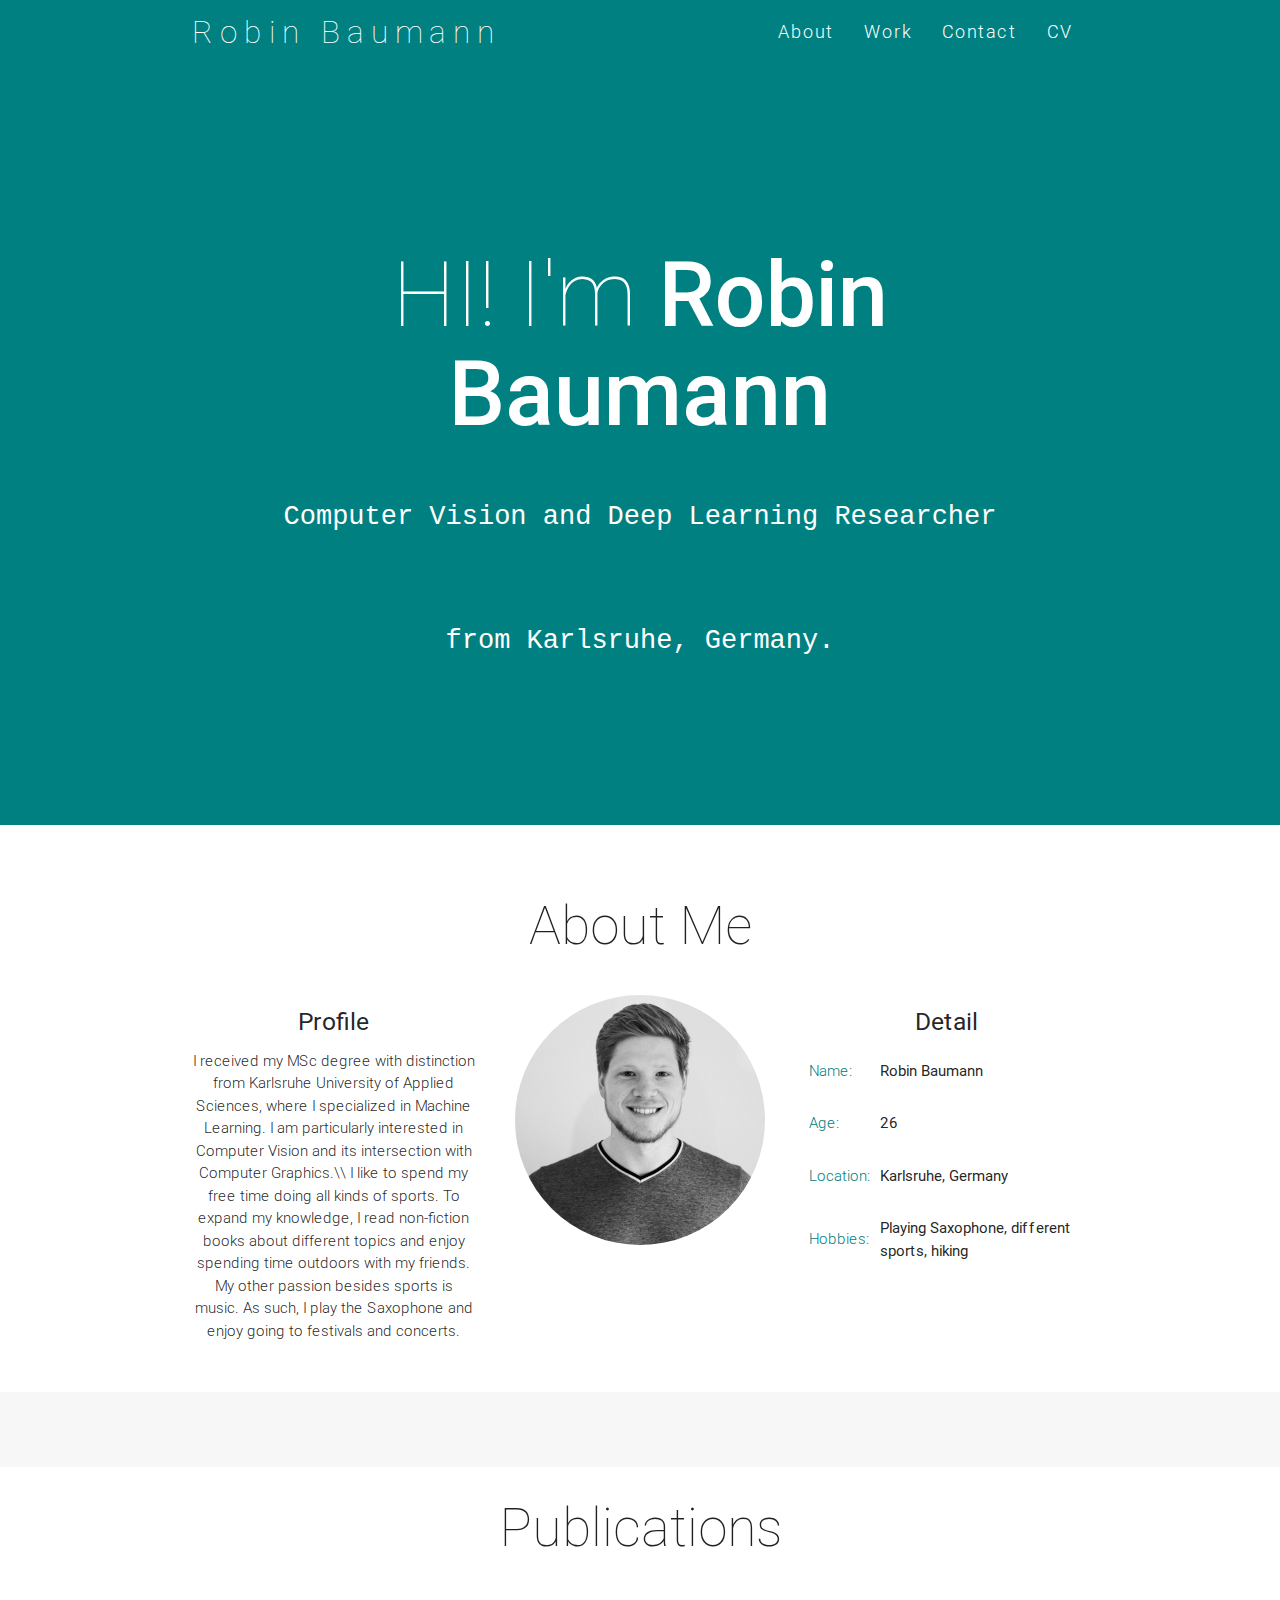
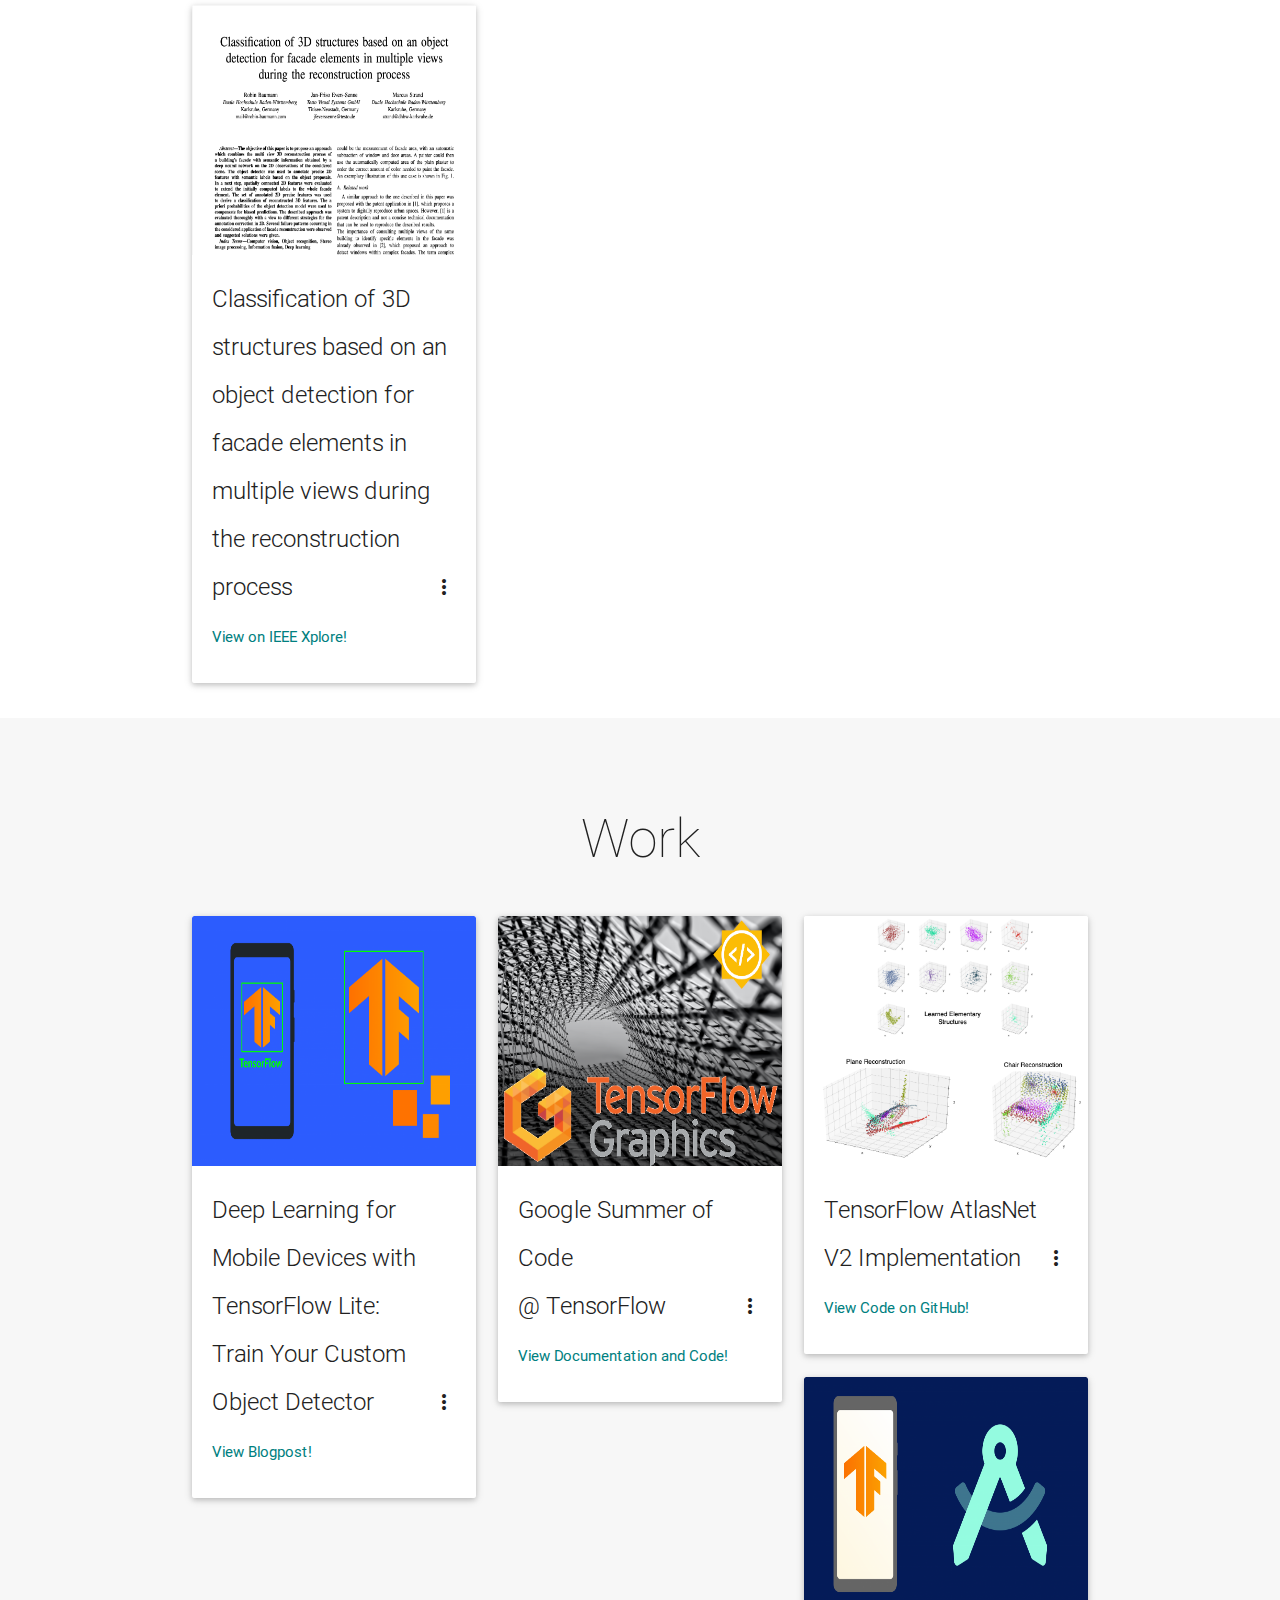
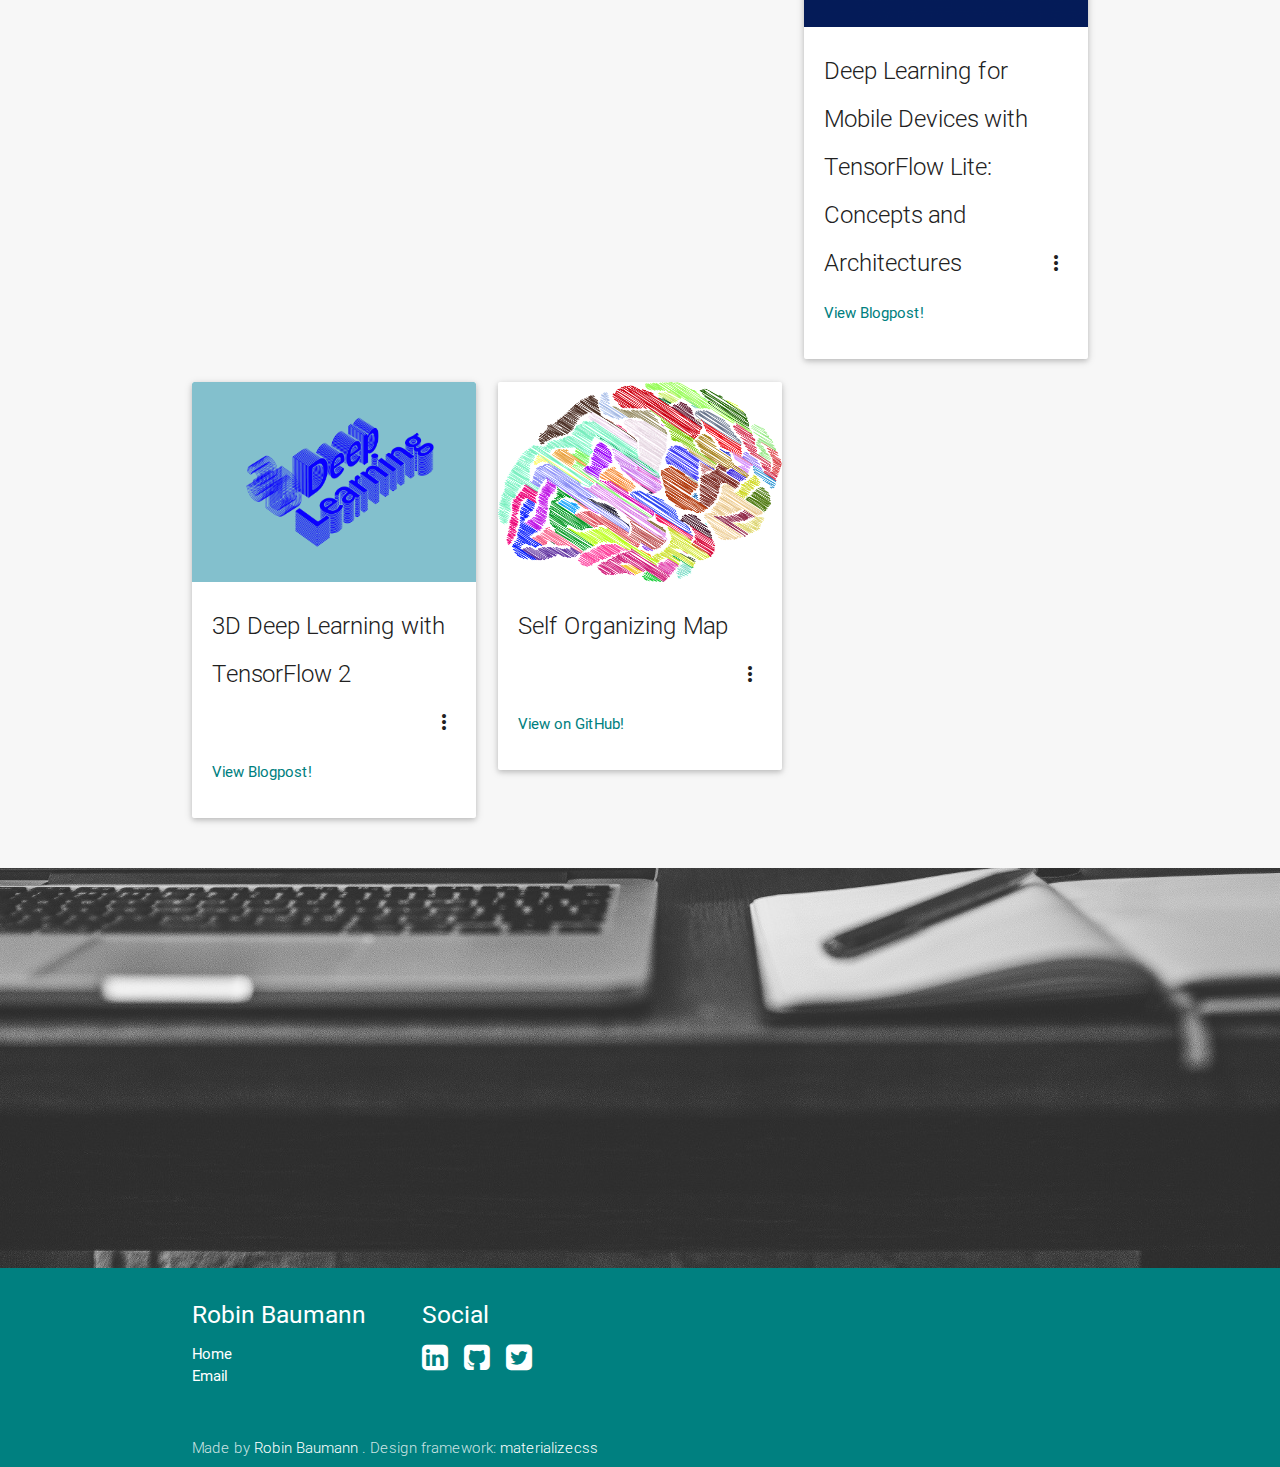
==== commit d01ccf27: "Update index.html" ====
--- a/index.html
+++ b/index.html
@@ -51,7 +51,7 @@
     <div class="container">
         <h1 class="text_h center header cd-headline letters type">
             <span>HI! I'm <strong>Robin Baumann</strong></span> <br>
-            <span style="font-family: monospace, monospace; font-size: 30%; font-weight: lighter">Computer Vision and Deep Learning Engineer <br> from Karlsruhe, Germany.</span>
+            <span style="font-family: monospace, monospace; font-size: 30%; font-weight: lighter">Computer Vision and Deep Learning Researcher <br> from Karlsruhe, Germany.</span>
         </h1>
     </div>
 </div>
@@ -67,7 +67,7 @@
             <div  class="col s12 m4 l4">
                 <div class="center promo promo-example">
                     <h5 class="promo-caption">Profile</h5>
-                    <p class="light center">I received my MSc degree with distinction from Karlsruhe University of Applied Sciences, where I specialized in Machine Learning. I am particularly interested in Computer Vision and its intersection with Computer Graphics.\\ I like to spend my free time doing all kinds of sports. For example, I currently prepare for a triathlon. To expand my knowledge, I read non-fiction books about different topics and enjoy spending time outdoors with my friends. My other passion besides sports is music. As such, I play the Saxophone and enjoy going to festivals and concerts.</p>
+                    <p class="light center">I received my MSc degree with distinction from Karlsruhe University of Applied Sciences, where I specialized in Machine Learning. I am particularly interested in Computer Vision and its intersection with Computer Graphics.\\ I like to spend my free time doing all kinds of sports. To expand my knowledge, I read non-fiction books about different topics and enjoy spending time outdoors with my friends. My other passion besides sports is music. As such, I play the Saxophone and enjoy going to festivals and concerts.</p>
                 </div>
             </div>
             <div class="col s12 m4 l4">
@@ -85,7 +85,7 @@
                         </tr>
                         <tr>
                             <td><span class="span_h2">Age:</span></td>
-                            <td>25</td>
+                            <td>26</td>
                         </tr>
                         <tr>
                             <td><span class="span_h2">Location:</span></td>
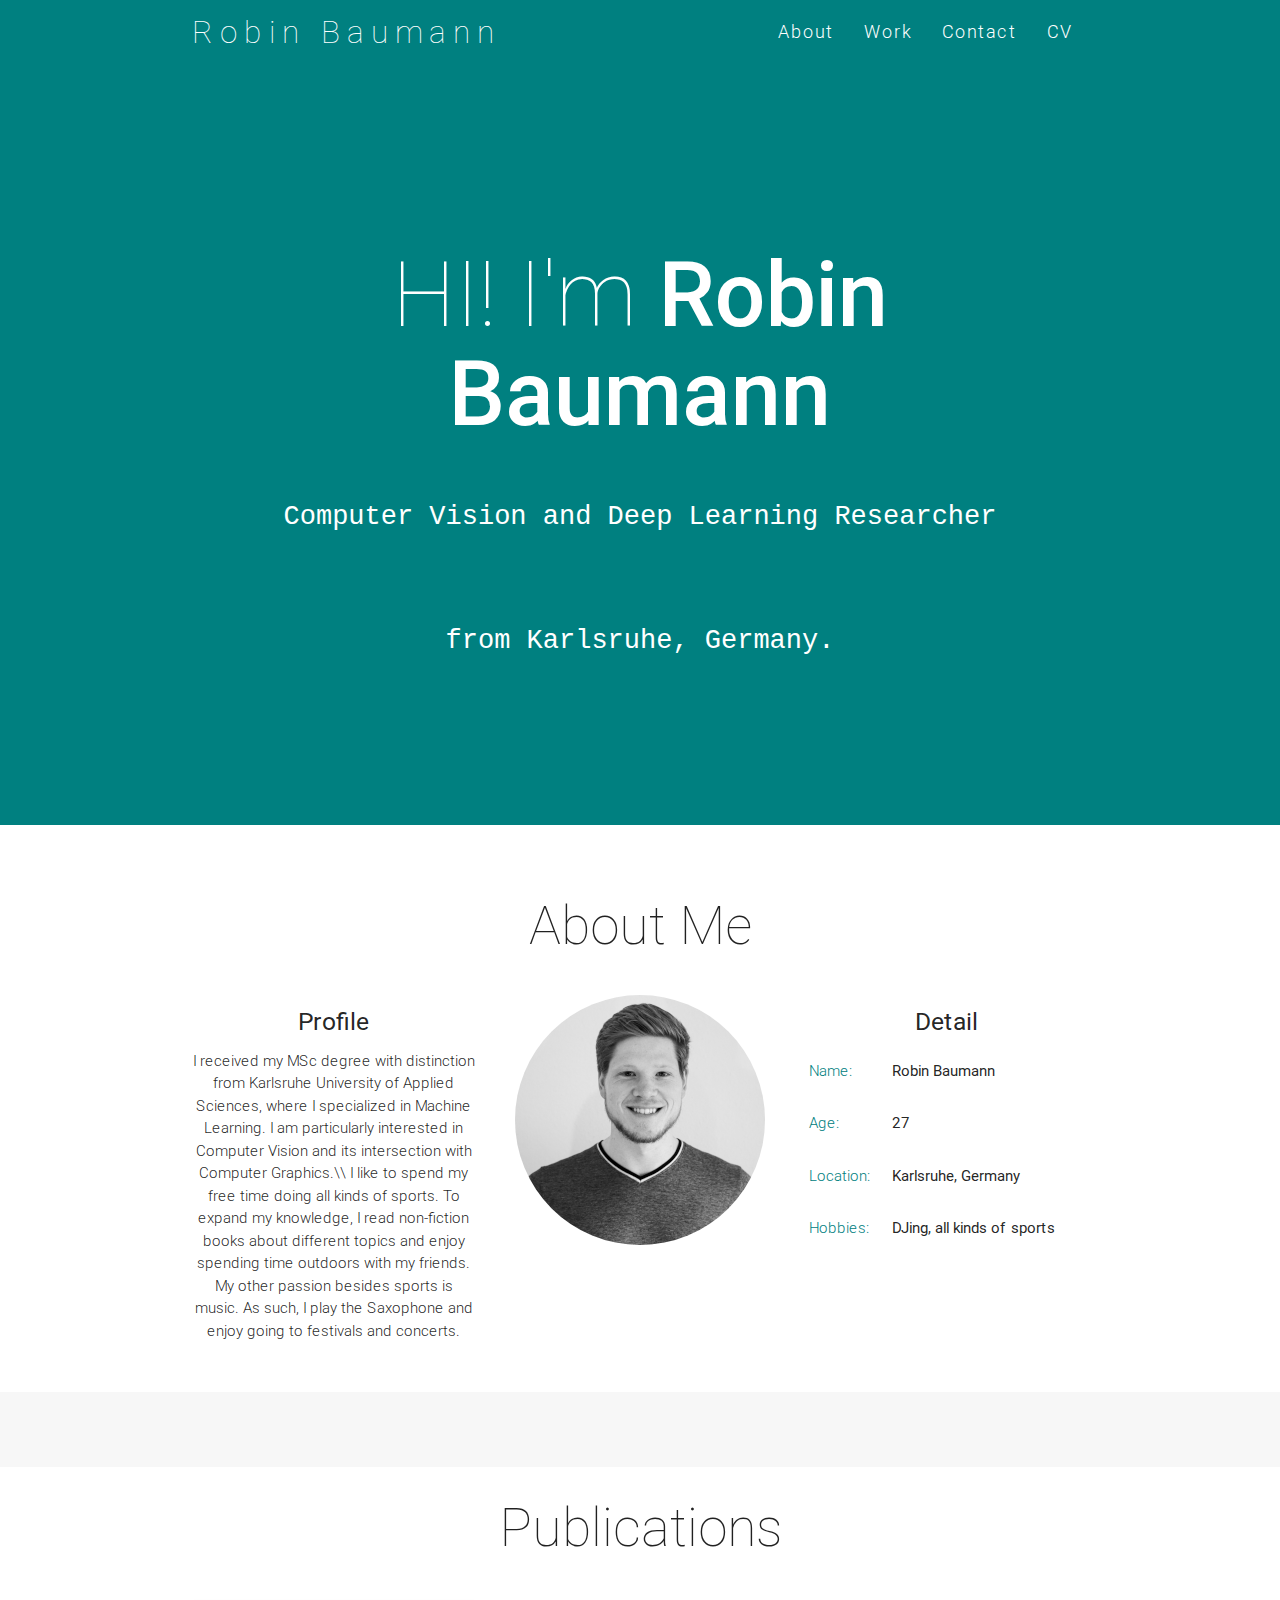
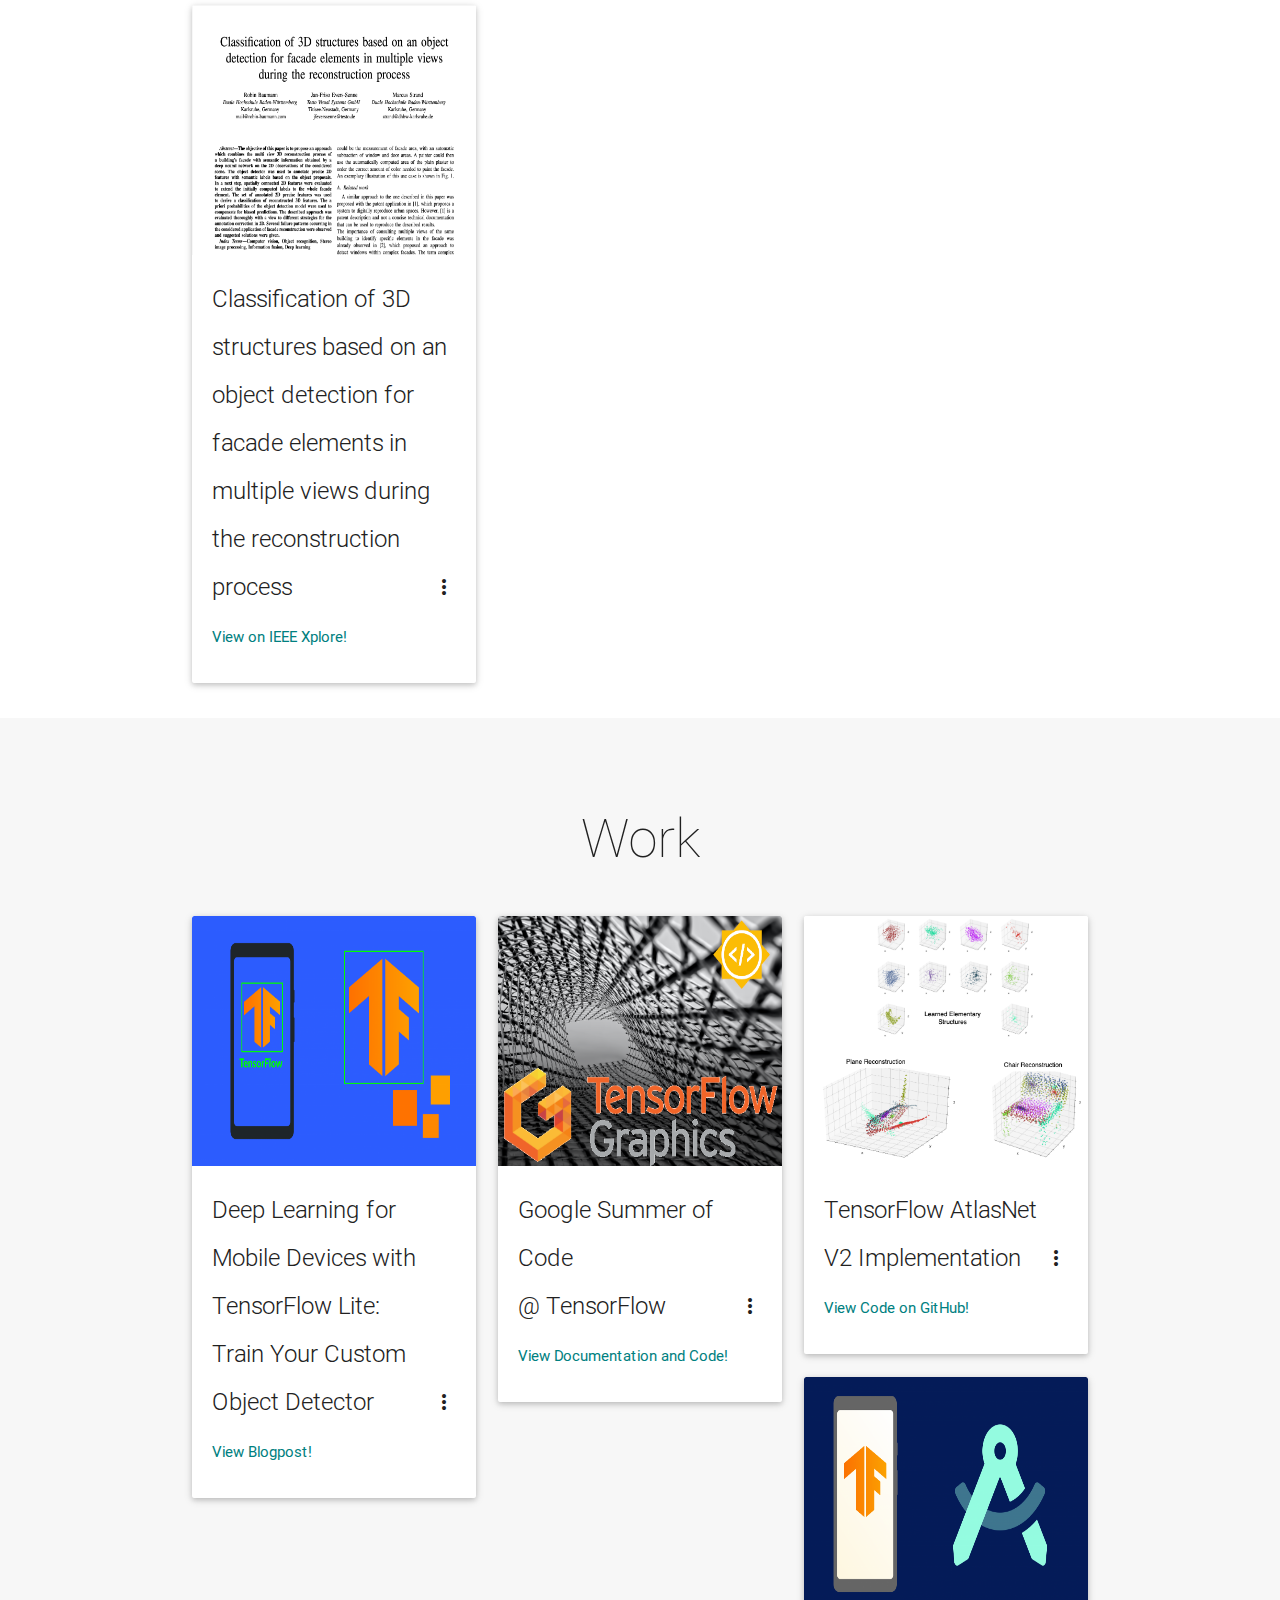
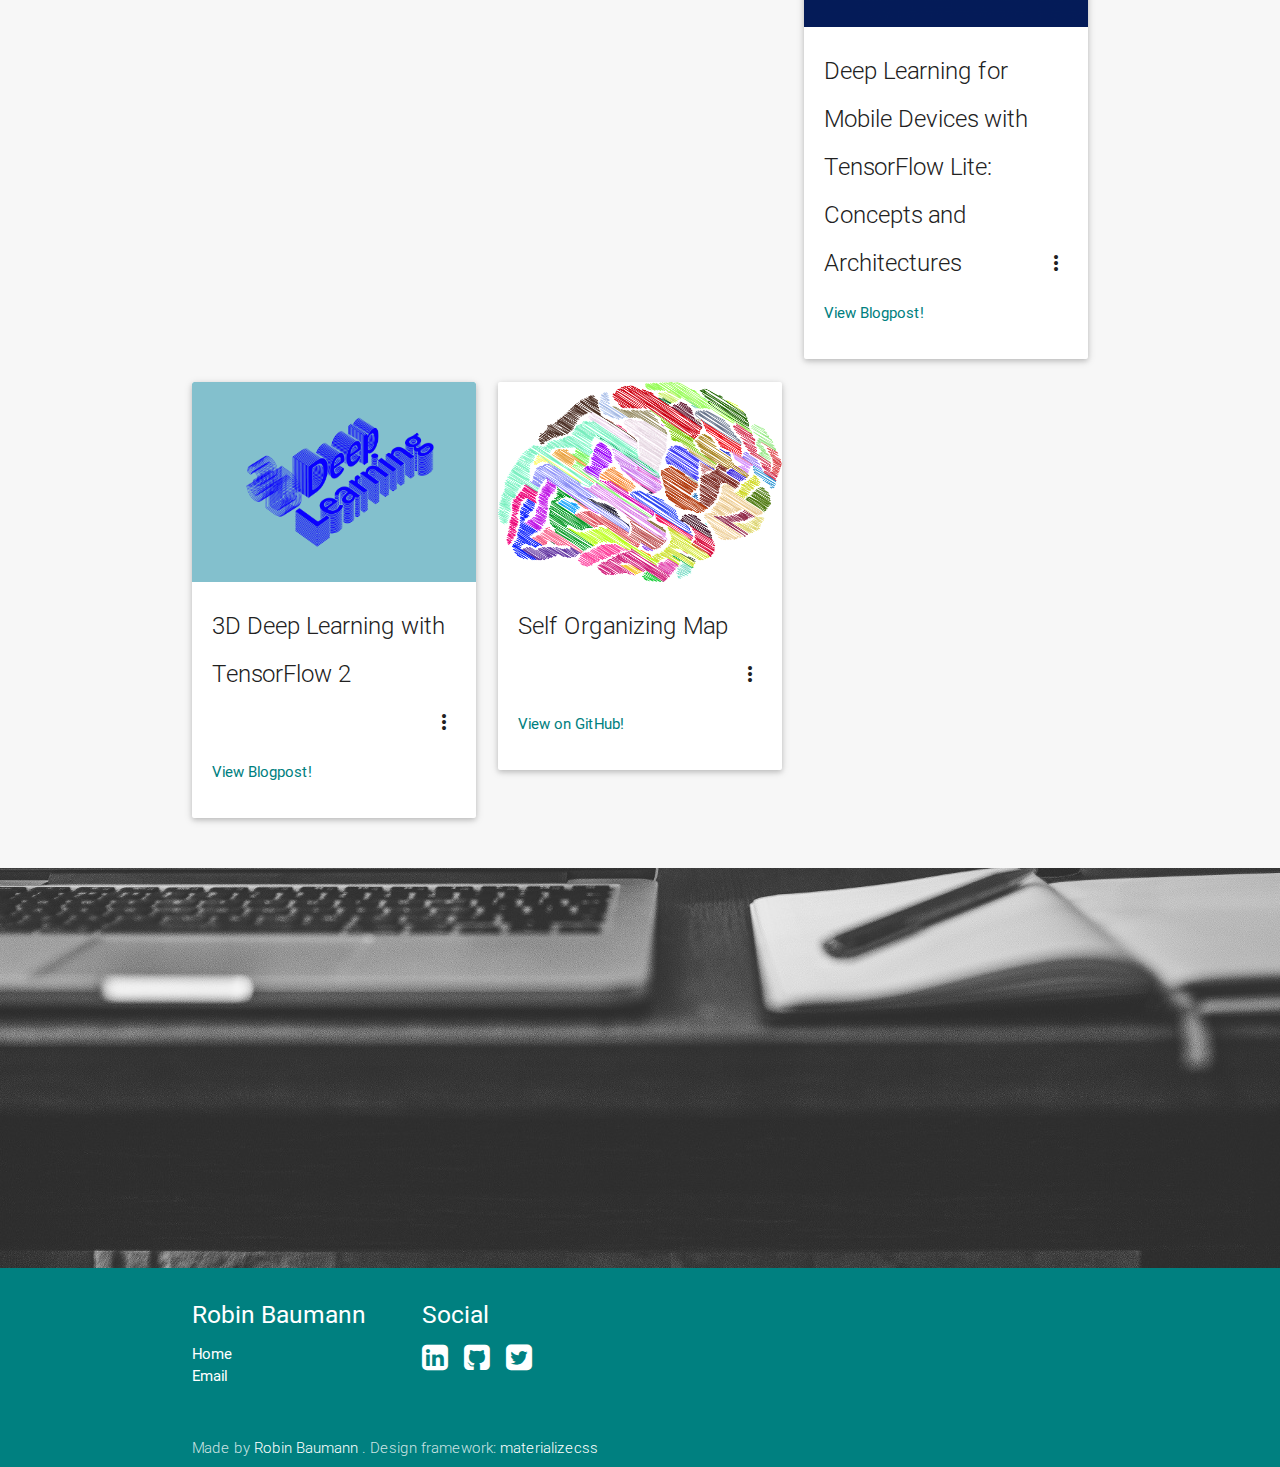
==== commit c002f8bb: "Update index.html" ====
--- a/index.html
+++ b/index.html
@@ -85,7 +85,7 @@
                         </tr>
                         <tr>
                             <td><span class="span_h2">Age:</span></td>
-                            <td>26</td>
+                            <td>27</td>
                         </tr>
                         <tr>
                             <td><span class="span_h2">Location:</span></td>
@@ -93,7 +93,7 @@
                         </tr>
                         <tr>
                             <td><span class="span_h2">Hobbies:</span></td>
-                            <td>Playing Saxophone, different sports, hiking</td>
+                            <td>DJing, all kinds of sports</td>
                         </tr>
                     </table>
                 </div>
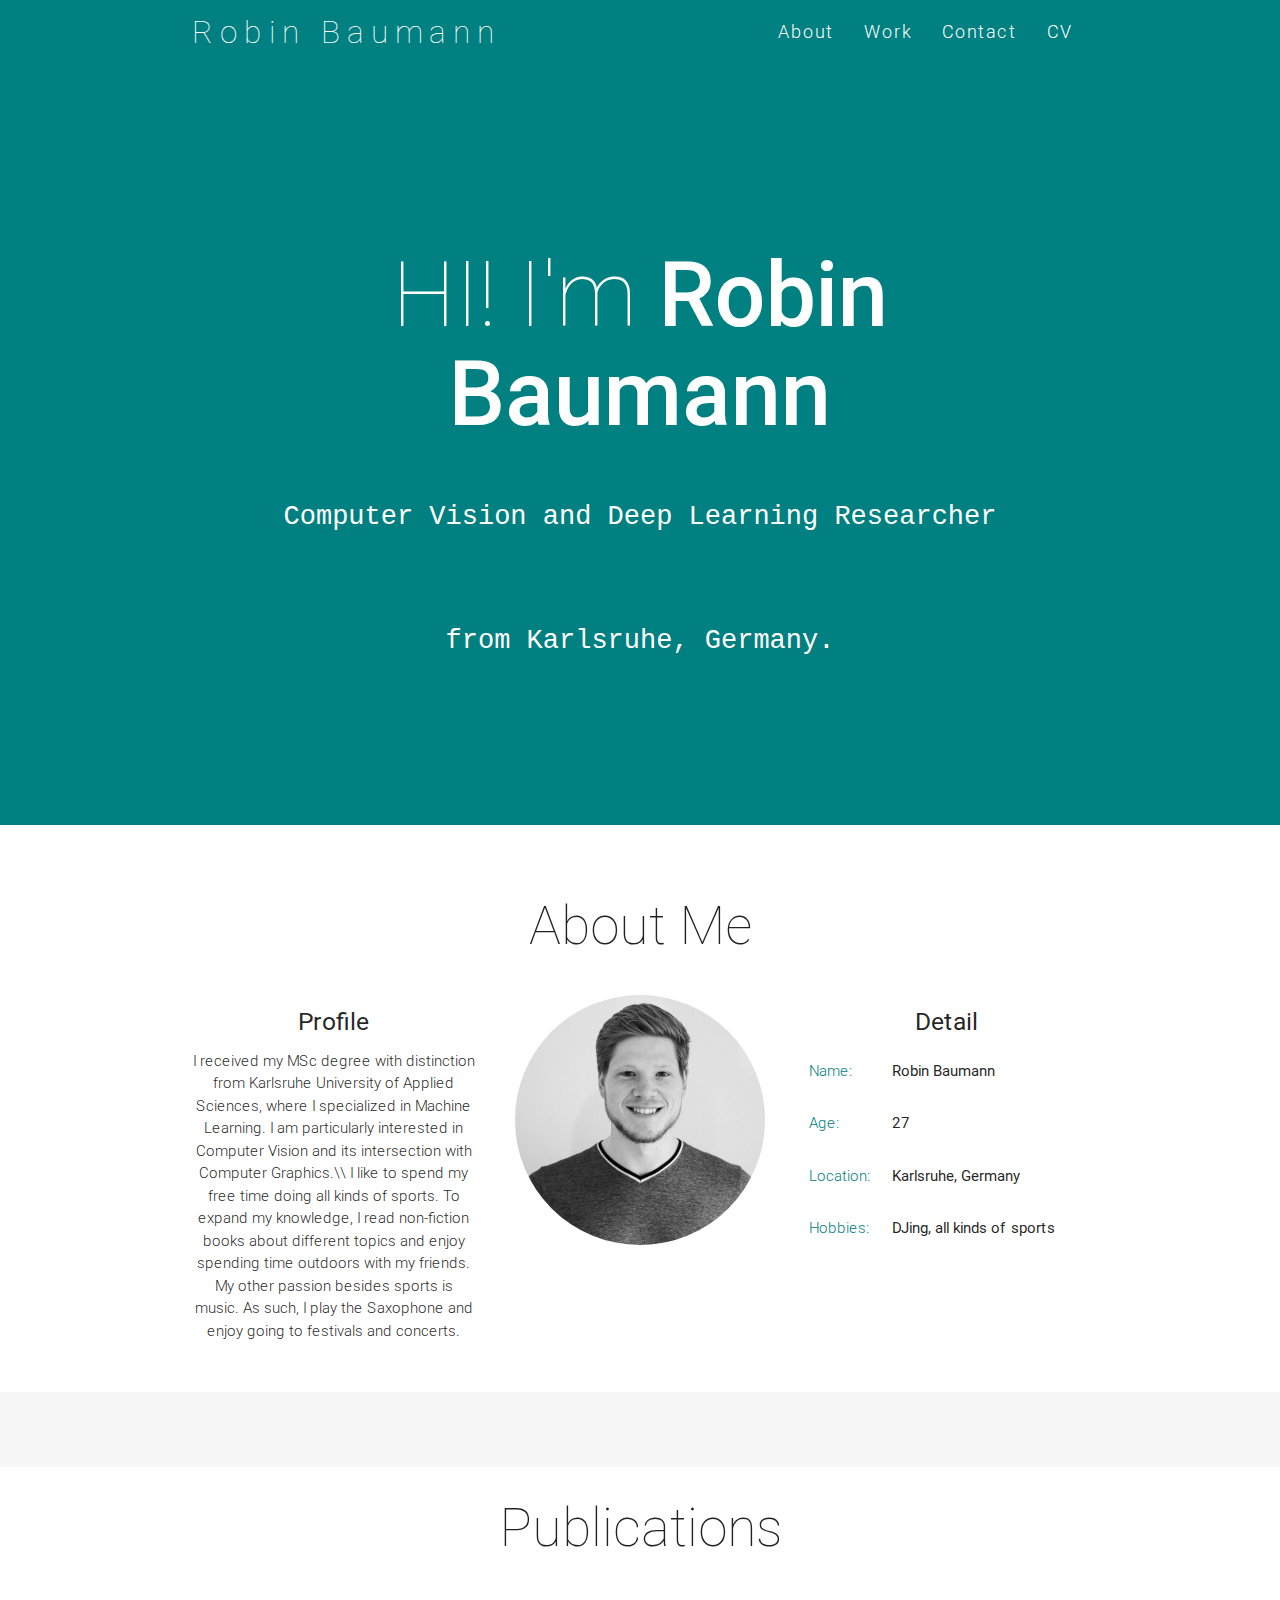
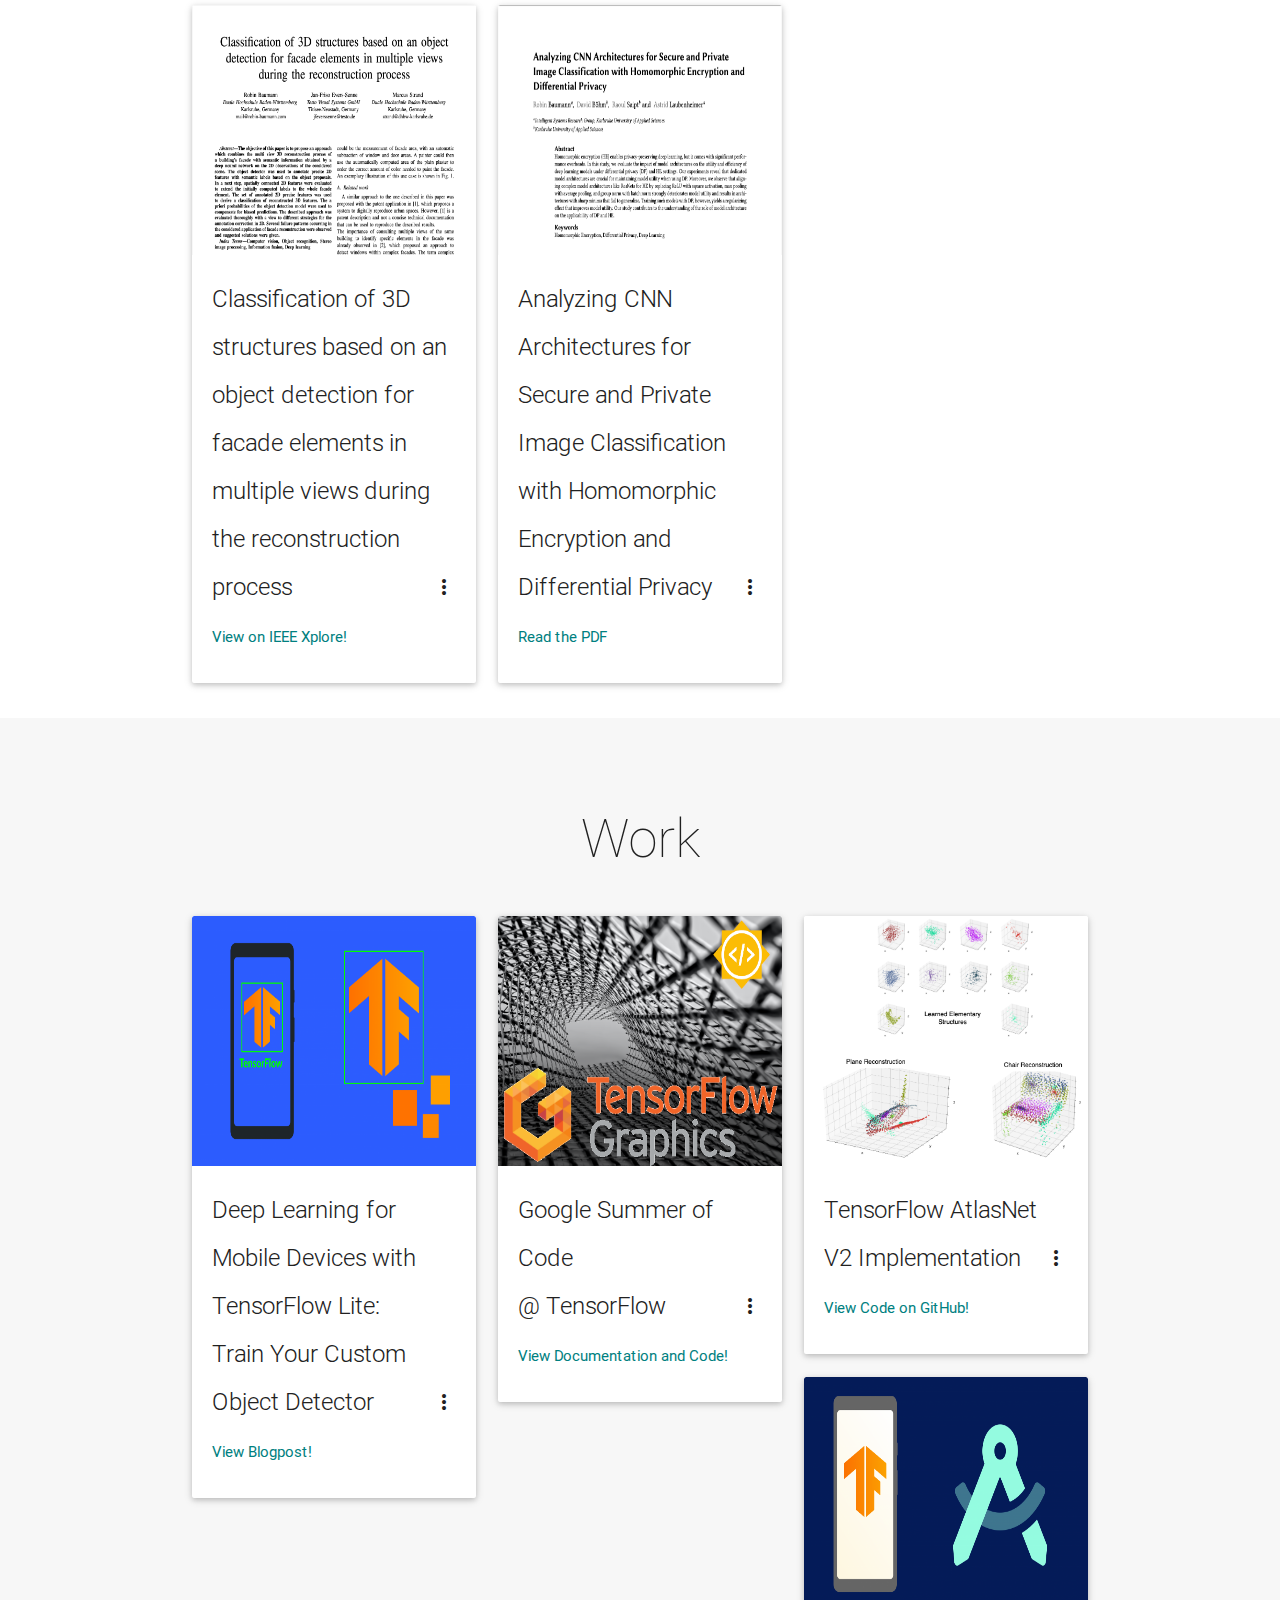
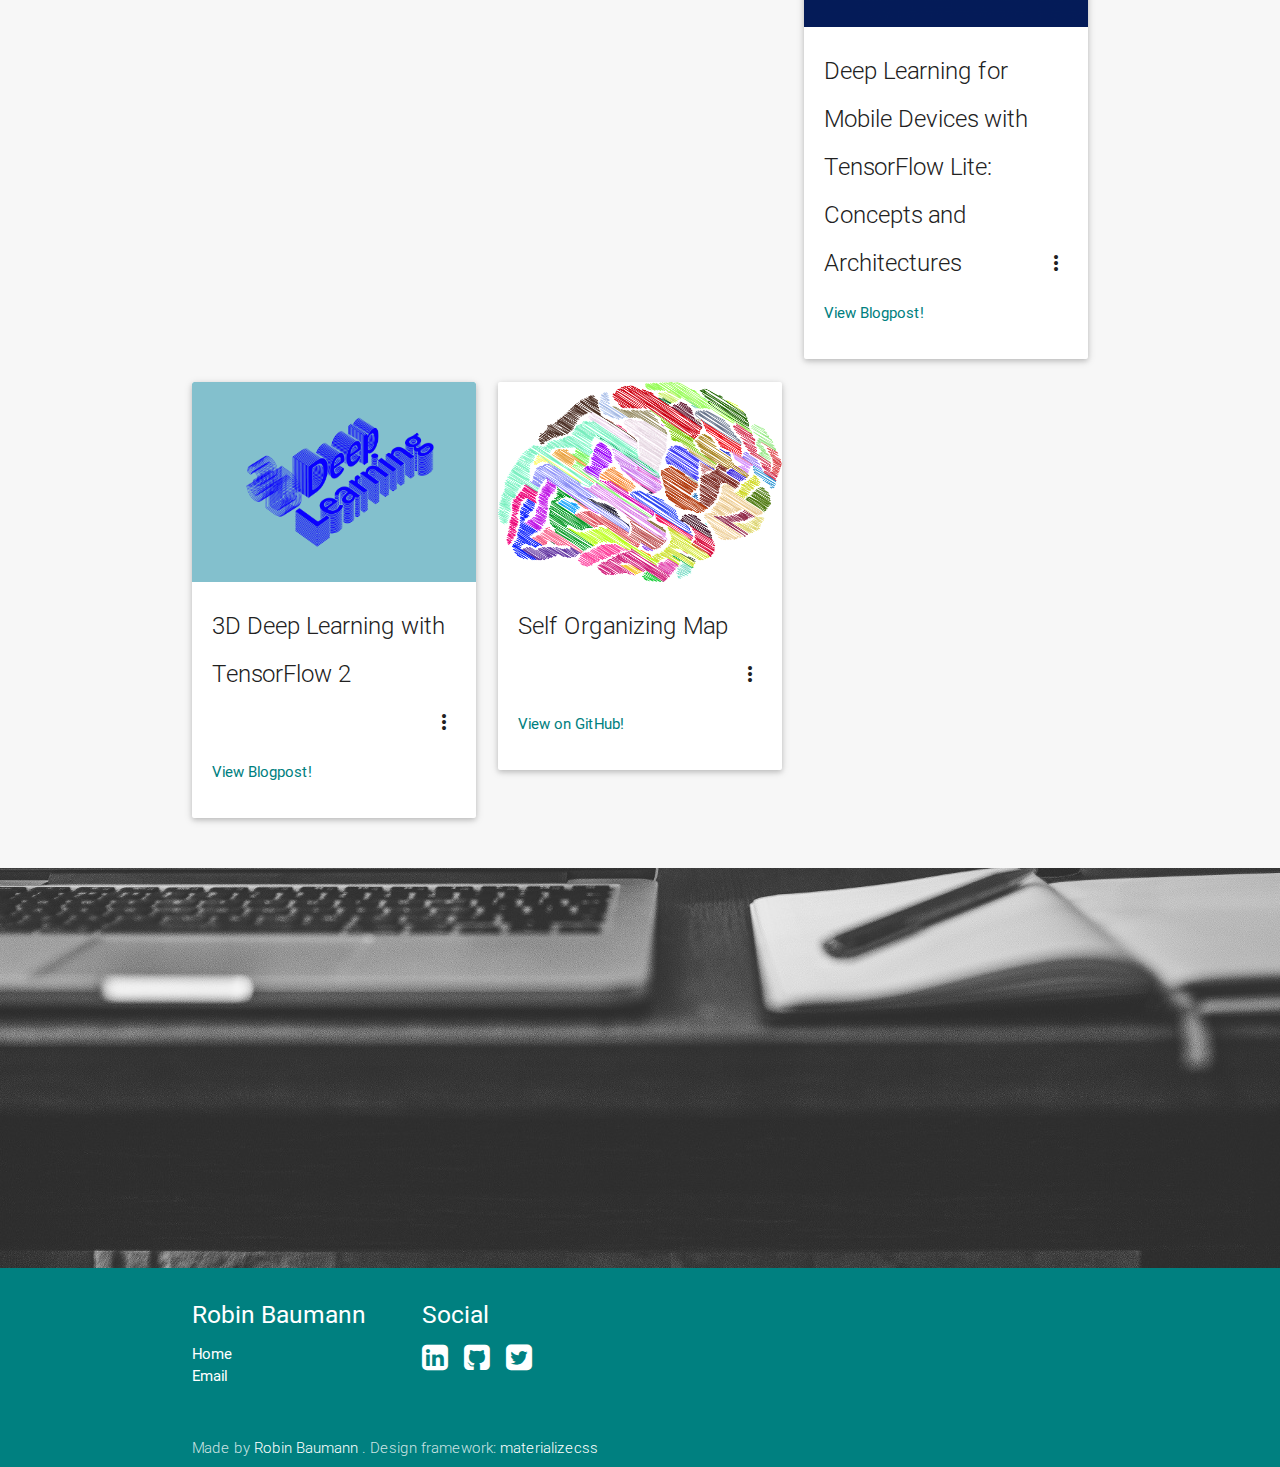
==== commit 614b922c: "add cerc paper and update vv" ====
--- a/index.html
+++ b/index.html
@@ -93,7 +93,8 @@
                         </tr>
                         <tr>
                             <td><span class="span_h2">Hobbies:</span></td>
-                            <td>DJing, all kinds of sports</td>
+                            <td>DJing, all kinds of sports
+                            </td>
                         </tr>
                     </table>
                 </div>
@@ -122,7 +123,7 @@
                 <div class="card-reveal">
                     <span class="card-title grey-text text-darken-4">Classification of 3D structures based on an object detection for facade elements in multiple views during the reconstruction process<i class="mdi-navigation-close right"></i></span>
                     <p>
-                        <i>Rovin Baumann, Jan-Friso Evers-Senne, Marcus Strand</i> <br>
+                        <i>Robin Baumann, Jan-Friso Evers-Senne, Marcus Strand</i> <br>
                         Published in: <a href='https://ieeexplore.ieee.org/xpl/conhome/8767101/proceeding'>2019 IEEE International Conference on Industrial Cyber Physical Systems (ICPS)</a>
                     </p>
                     <p>The objective of this paper is to propose an approach which combines the multi view 3D reconstruction process of a building's facade with semantic information obtained by a deep neural network on the 2D observations of the considered scene. The object detector was used to annotate precise 2D features with semantic labels based on the object proposals. In a next step, spatially connected 2D features were evaluated to extend the initially computed labels to the whole facade element. The set of annotated 2D precise features was used to derive a classification of reconstructed 3D features. The a priori probabilities of the object detection model were used to compensate for biased predictions. The described approach was evaluated thoroughly with a view to different strategies for the annotation correction in 2D. Several failure patterns occurring in the considered application of facade reconstruction were observed and suggested solutions were given.
@@ -130,7 +131,25 @@
                 </div>
             </div>
         </div>
-
+        <div class="col s12 m4 l4">
+            <div class="card">
+                <div class="card-image waves-effect waves-block waves-light">
+                    <img class="activator" src="img/cerc2023_paper.png" height="250">
+                </div>
+                <div class="card-content">
+                    <span class="card-title activator grey-text text-darken-4">Analyzing CNN Architectures for Secure and Private Image Classification with Homomorphic Encryption and Differential Privacy<i class="mdi-navigation-more-vert right"></i></span>
+                    <p><a target="_blank" href="https://www.h-ka.de/fileadmin/Hochschule_Karlsruhe_HKA/Bilder_WE-ISRG/Publications/HKA_WE-ISRG-2023-CERC-PrivateCNNs.pdf">Read the PDF</a></p>
+                </div>
+                <div class="card-reveal">
+                    <span class="card-title grey-text text-darken-4">Analyzing CNN Architectures for Secure and Private Image Classification with Homomorphic Encryption and Differential Privacy<i class="mdi-navigation-close right"></i></span>
+                    <p>
+                        <i>Robin Baumann, David Böhmb, Raoul Saiptb and Astrid Laubenheimer</i> <br>
+                        Presentes at the 8th Collaborative European Research Conference (CERC) June 9-10, 2023, Barcelona, Spain, 2023. <a target="_blank" href="https://www.h-ka.de/fileadmin/Hochschule_Karlsruhe_HKA/Bilder_WE-ISRG/Publications/HKA_WE-ISRG-2023-CERC-PrivateCNNs.pdf">Read the PDF</a>.
+                    </p>
+                    <p>Homomorphic encryption (HE) enables privacy-preserving deep learning, but it comes with significant perfor- mance overheads. In this study, we evaluate the impact of model architectures on the utility and efficiency of deep learning models under differential privacy (DP) and HE settings. Our experiments reveal that dedicated model architectures are crucial for maintaining model utility when using DP. Moreover, we observe that align- ing complex model architectures like ResNets for HE by replacing ReLU with square activation, max pooling with average pooling, and group norm with batch norm strongly deteriorates model utility and results in archi- tectures with sharp minima that fail to generalize. Training such models with DP, however, yields a regularizing effect that improves model utility. Our study contributes to the understanding of the role of model architecture on the applicability of DP and HE.</p>
+                </div>
+            </div>
+        </div>
     </div> 
 </div>
 
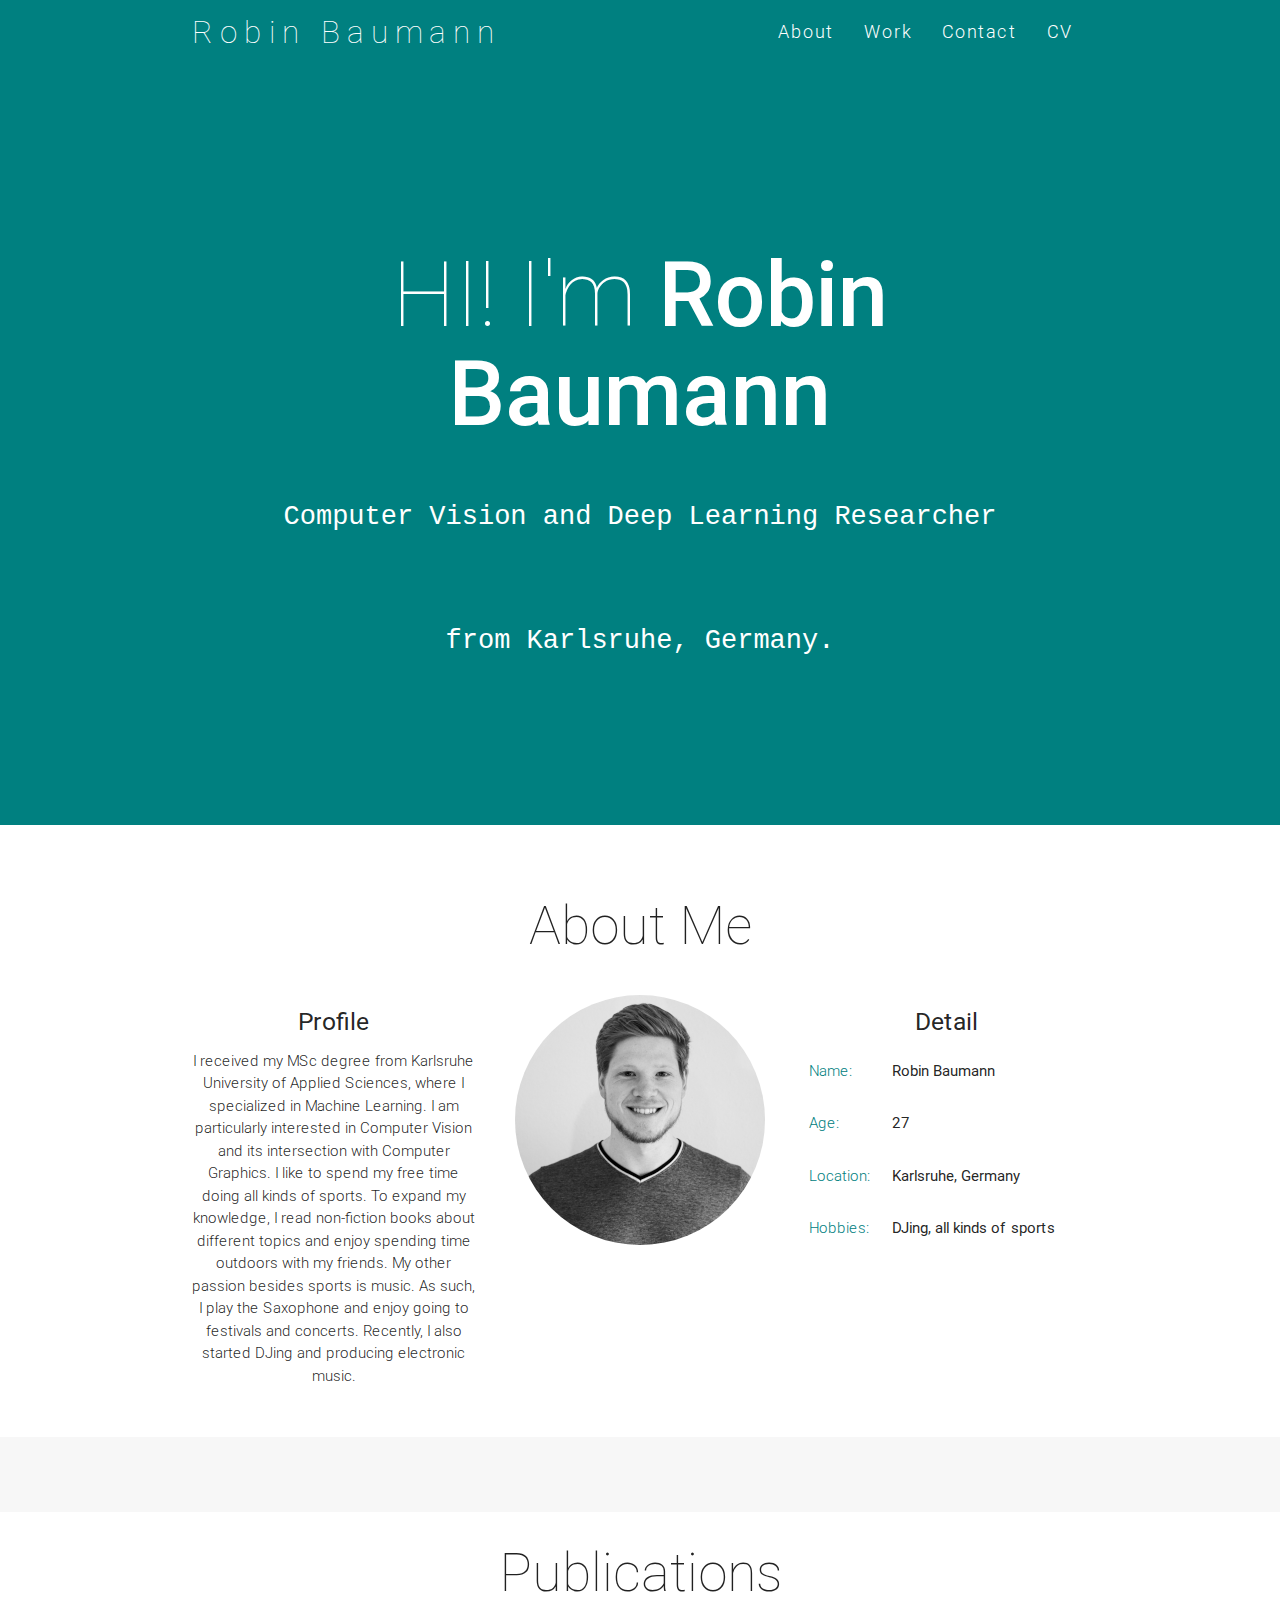
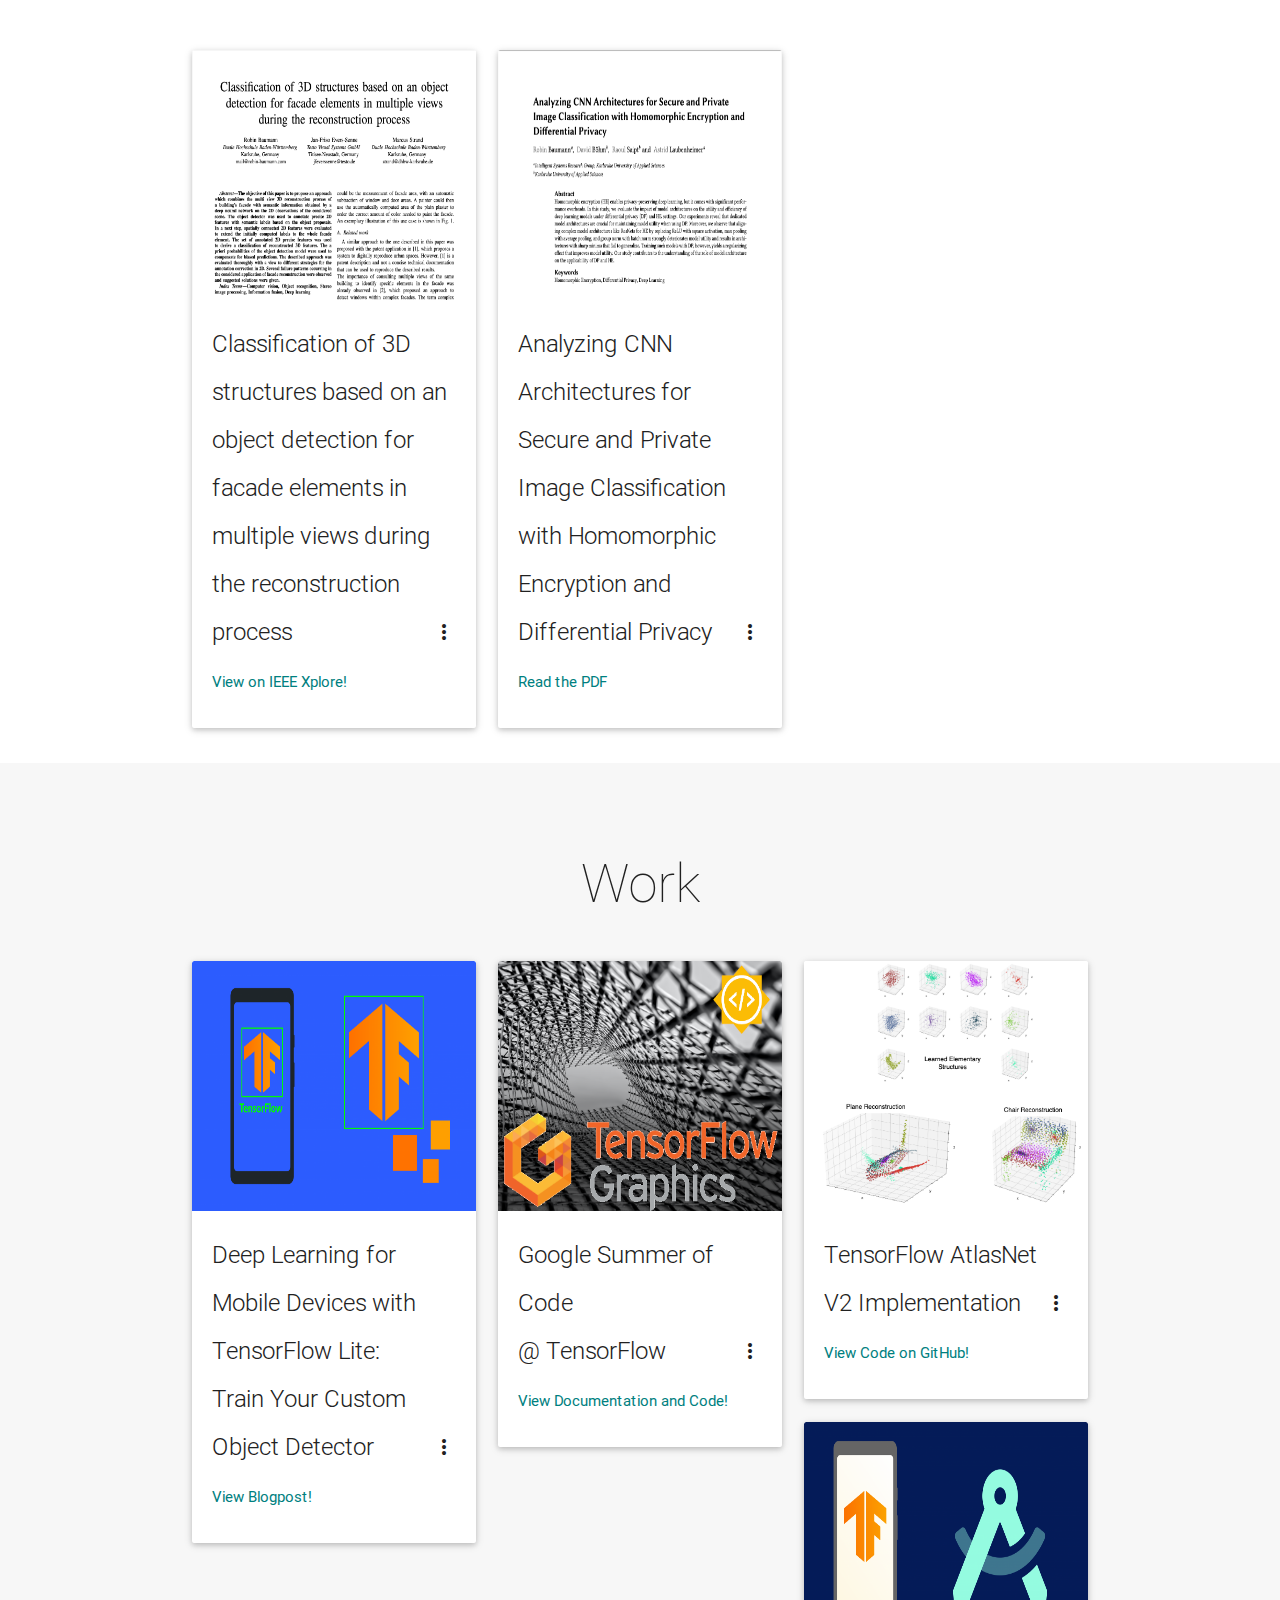
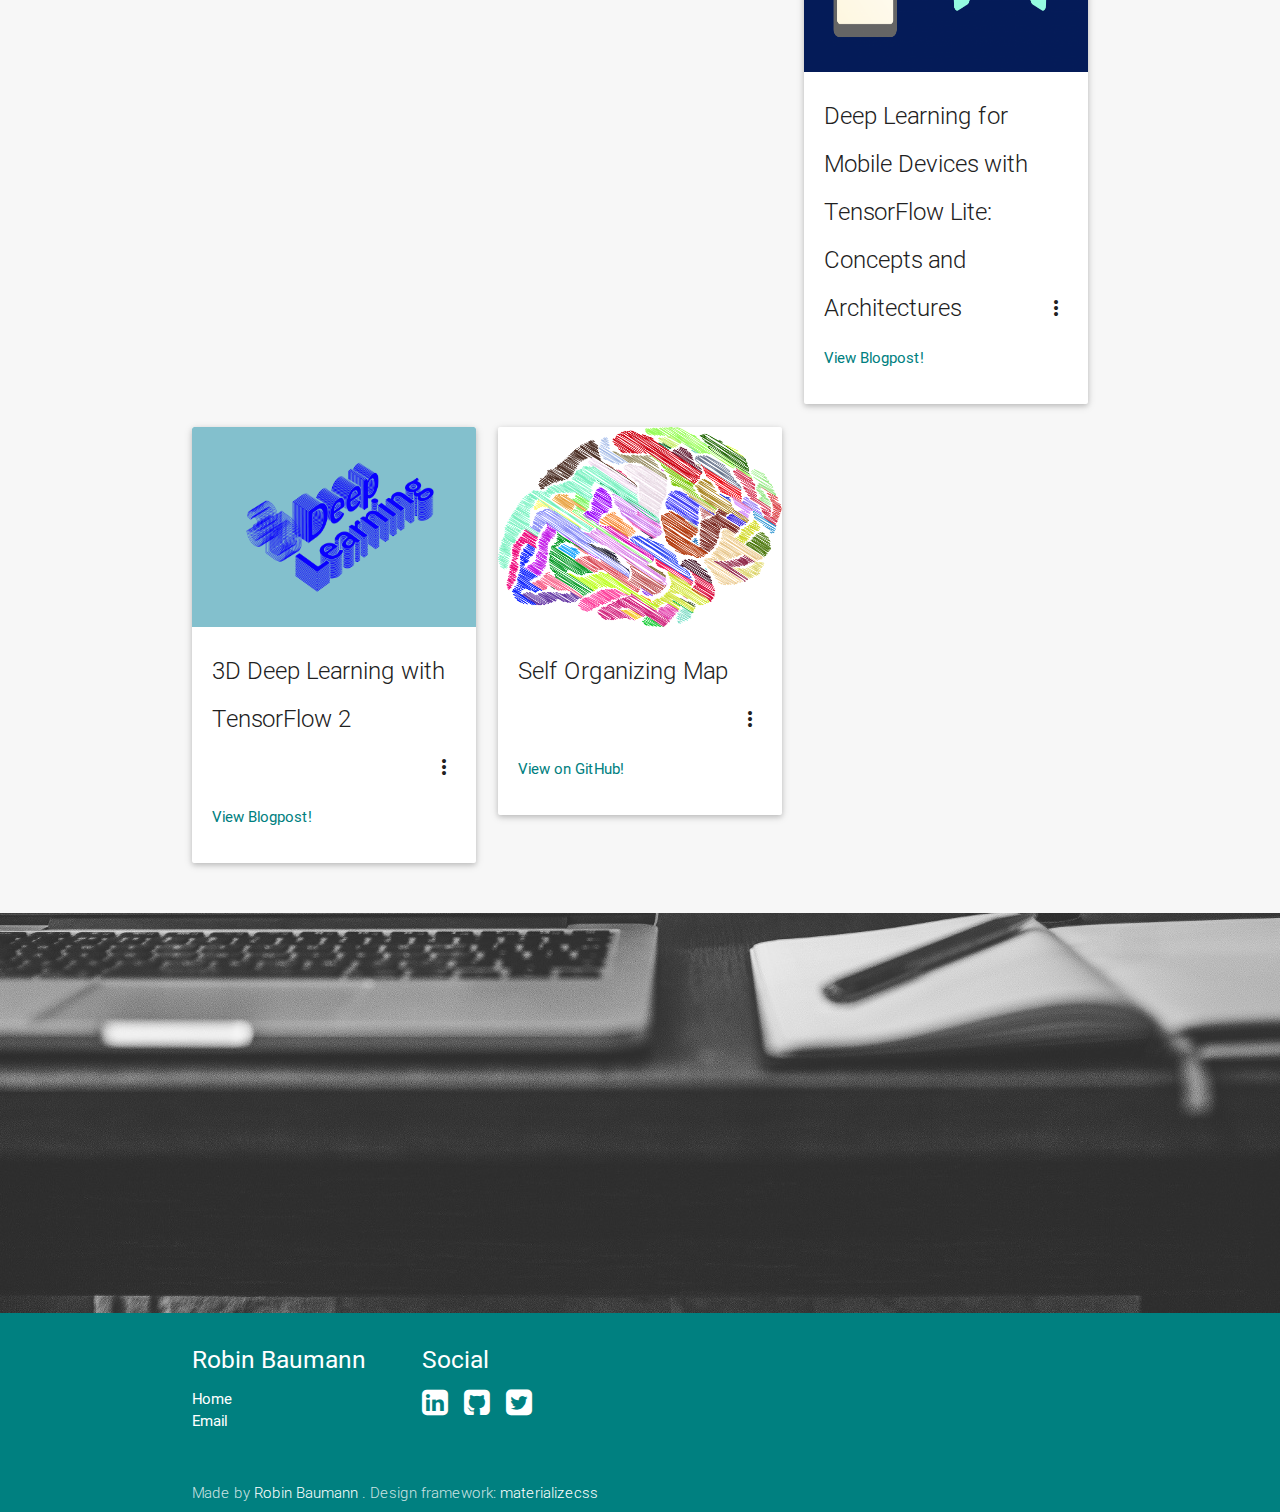
==== commit 02de0363: "update about me" ====
--- a/index.html
+++ b/index.html
@@ -67,7 +67,7 @@
             <div  class="col s12 m4 l4">
                 <div class="center promo promo-example">
                     <h5 class="promo-caption">Profile</h5>
-                    <p class="light center">I received my MSc degree with distinction from Karlsruhe University of Applied Sciences, where I specialized in Machine Learning. I am particularly interested in Computer Vision and its intersection with Computer Graphics.\\ I like to spend my free time doing all kinds of sports. To expand my knowledge, I read non-fiction books about different topics and enjoy spending time outdoors with my friends. My other passion besides sports is music. As such, I play the Saxophone and enjoy going to festivals and concerts.</p>
+                    <p class="light center">I received my MSc degree from Karlsruhe University of Applied Sciences, where I specialized in Machine Learning. I am particularly interested in Computer Vision and its intersection with Computer Graphics. I like to spend my free time doing all kinds of sports. To expand my knowledge, I read non-fiction books about different topics and enjoy spending time outdoors with my friends. My other passion besides sports is music. As such, I play the Saxophone and enjoy going to festivals and concerts. Recently, I also started DJing and producing electronic music.</p>
                 </div>
             </div>
             <div class="col s12 m4 l4">
@@ -93,8 +93,7 @@
                         </tr>
                         <tr>
                             <td><span class="span_h2">Hobbies:</span></td>
-                            <td>DJing, all kinds of sports
-                            </td>
+                            <td>DJing, all kinds of sports</td>
                         </tr>
                     </table>
                 </div>
